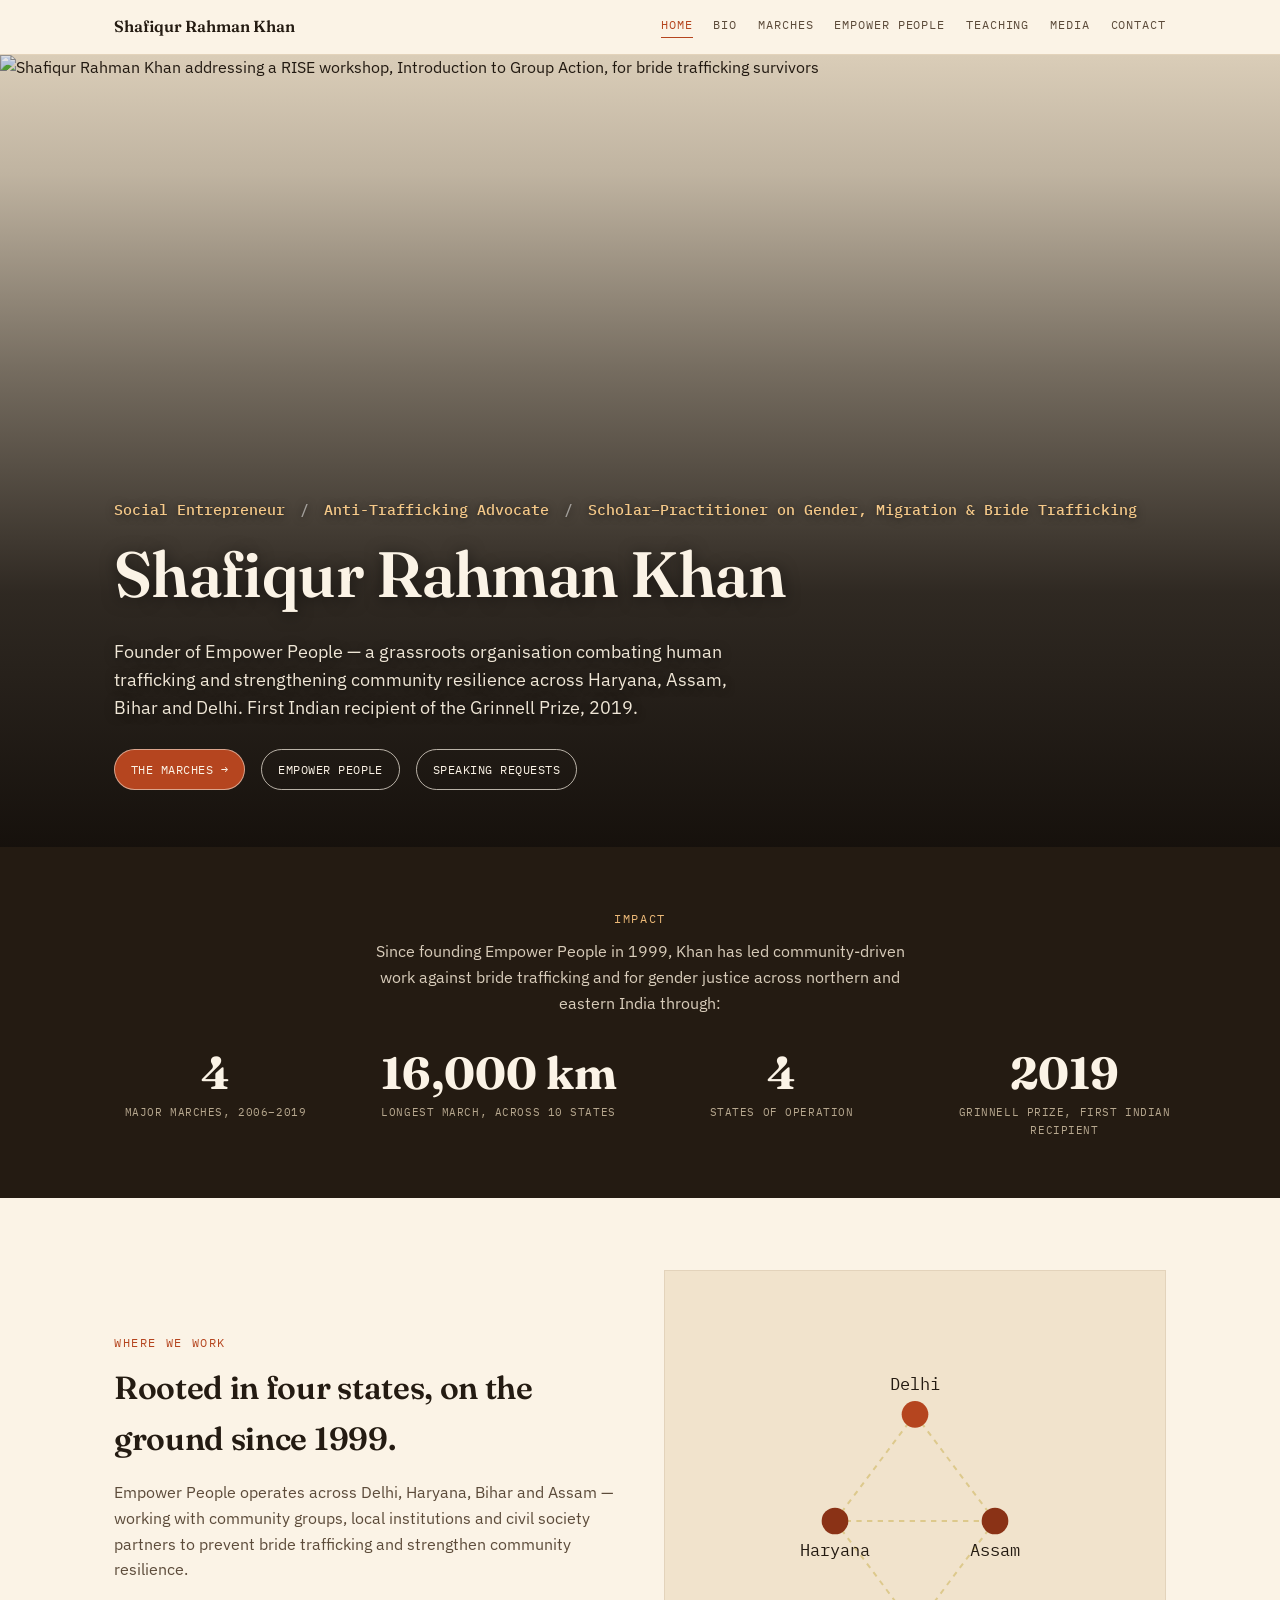
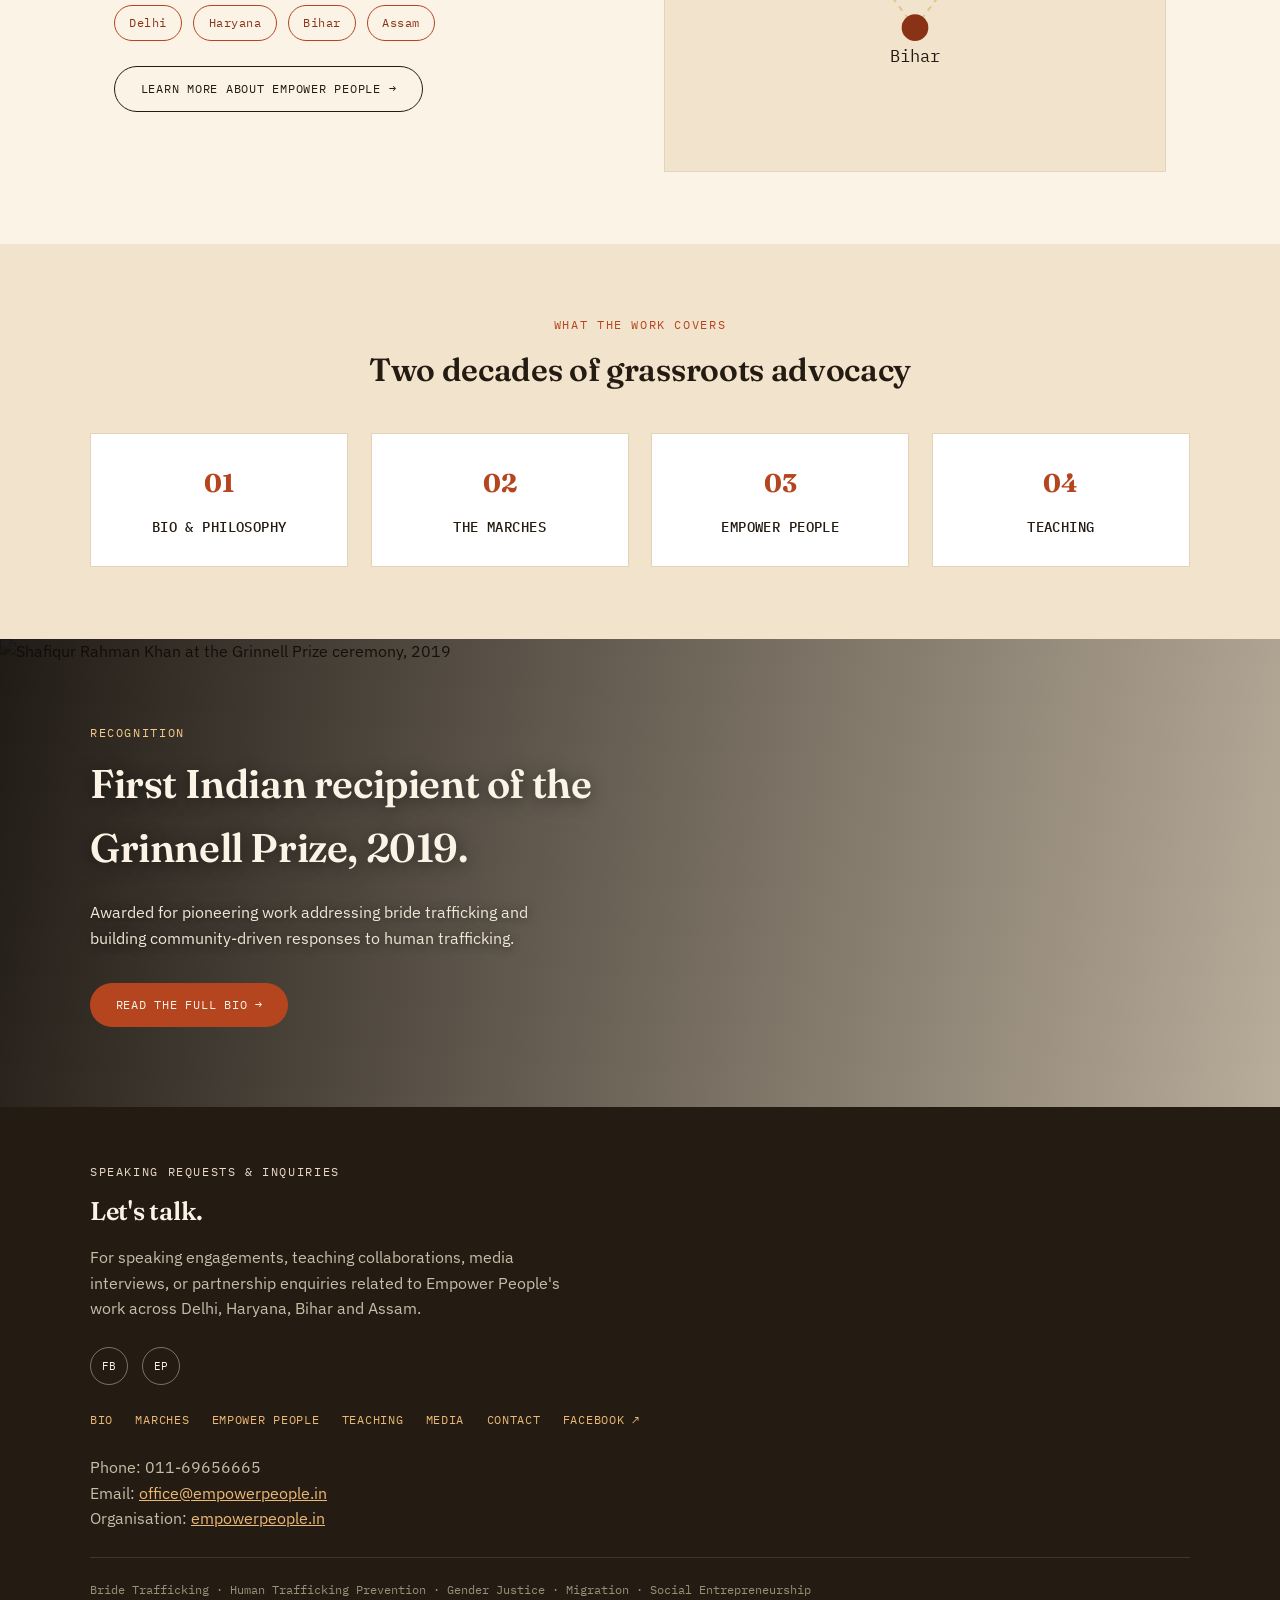
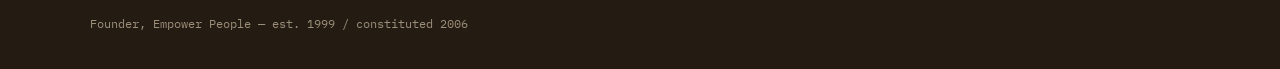
==== index.html @ c00d1d52 "Add files via upload" ====
<!DOCTYPE html>
<html lang="en">
<head>
<meta charset="UTF-8">
<meta name="viewport" content="width=device-width, initial-scale=1.0">
<title>Shafiqur Rahman Khan — Social Entrepreneur & Anti-Trafficking Advocate</title>
<link rel="preconnect" href="https://fonts.googleapis.com">
<link rel="preconnect" href="https://fonts.gstatic.com" crossorigin>
<link href="https://fonts.googleapis.com/css2?family=Fraunces:ital,opsz,wght@0,9..144,300;0,9..144,450;0,9..144,600;0,9..144,700;1,9..144,450&family=IBM+Plex+Sans:wght@400;500;600&family=IBM+Plex+Mono:wght@400;500&display=swap" rel="stylesheet">
<link rel="stylesheet" href="styles.css">
</head>
<body>

<header class="nav">
  <div class="nav-inner">
    <a href="index.html" class="nav-name">Shafiqur Rahman Khan</a>
    <button class="nav-toggle" aria-label="Toggle menu" onclick="document.querySelector('.nav-links').classList.toggle('open')">☰</button>
    <nav class="nav-links">
      <a href="index.html" class="active">Home</a>
      <a href="bio.html">Bio</a>
      <a href="marches.html">Marches</a>
      <a href="empower-people.html">Empower People</a>
      <a href="teaching.html">Teaching</a>
      <a href="media.html">Media</a>
      <a href="contact.html">Contact</a>
    </nav>
  </div>
</header>

<section class="hero">
  <div class="photo">
    <img src="images/rise-workshop.jpg" alt="Shafiqur Rahman Khan addressing a RISE workshop, Introduction to Group Action, for bride trafficking survivors" style="object-position:center 35%">
  </div>
  <div class="hero-text">
    <div class="role">Social Entrepreneur <span class="sep">/</span> Anti-Trafficking Advocate <span class="sep">/</span> Scholar&#8211;Practitioner on Gender, Migration &amp; Bride Trafficking</div>
    <h1>Shafiqur Rahman Khan</h1>
    <p class="lede">Founder of Empower People — a grassroots organisation combating human trafficking and strengthening community resilience across Haryana, Assam, Bihar and Delhi. First Indian recipient of the Grinnell Prize, 2019.</p>
    <div class="hero-links">
      <a class="pill-btn solid" href="marches.html">The Marches →</a>
      <a class="pill-btn on-dark" href="empower-people.html">Empower People</a>
      <a class="pill-btn on-dark" href="contact.html">Speaking requests</a>
    </div>
  </div>
</section>

<section class="impact-band">
  <div class="impact-inner">
    <div class="eyebrow">Impact</div>
    <p class="intro">Since founding Empower People in 1999, Khan has led community-driven work against bride trafficking and for gender justice across northern and eastern India through:</p>
    <div class="impact-grid fade-in">
      <div><span class="num">4</span><span class="label">Major marches, 2006–2019</span></div>
      <div><span class="num">16,000 km</span><span class="label">Longest march, across 10 states</span></div>
      <div><span class="num">4</span><span class="label">States of operation</span></div>
      <div><span class="num">2019</span><span class="label">Grinnell Prize, first Indian recipient</span></div>
    </div>
  </div>
</section>

<section class="where-section">
  <div>
    <div class="eyebrow">Where we work</div>
    <h2>Rooted in four states, on the ground since 1999.</h2>
    <p>Empower People operates across Delhi, Haryana, Bihar and Assam — working with community groups, local institutions and civil society partners to prevent bride trafficking and strengthen community resilience.</p>
    <div class="state-badges">
      <span>Delhi</span><span>Haryana</span><span>Bihar</span><span>Assam</span>
    </div>
    <a class="pill-btn outline" href="empower-people.html">Learn more about Empower People →</a>
  </div>
  <div class="where-visual fade-in">
    <svg viewBox="0 0 300 300" xmlns="http://www.w3.org/2000/svg">
      <line x1="150" y1="70" x2="90" y2="150" stroke="#DDC98C" stroke-width="1.5" stroke-dasharray="4 4"/>
      <line x1="150" y1="70" x2="210" y2="150" stroke="#DDC98C" stroke-width="1.5" stroke-dasharray="4 4"/>
      <line x1="90" y1="150" x2="150" y2="230" stroke="#DDC98C" stroke-width="1.5" stroke-dasharray="4 4"/>
      <line x1="210" y1="150" x2="150" y2="230" stroke="#DDC98C" stroke-width="1.5" stroke-dasharray="4 4"/>
      <line x1="90" y1="150" x2="210" y2="150" stroke="#DDC98C" stroke-width="1.5" stroke-dasharray="4 4"/>
      <circle cx="150" cy="70" r="10" fill="#B5451F"/>
      <circle cx="90" cy="150" r="10" fill="#8A3216"/>
      <circle cx="210" cy="150" r="10" fill="#8A3216"/>
      <circle cx="150" cy="230" r="10" fill="#8A3216"/>
      <text x="150" y="52" text-anchor="middle" font-family="IBM Plex Mono, monospace" font-size="13" fill="#241B12">Delhi</text>
      <text x="90" y="176" text-anchor="middle" font-family="IBM Plex Mono, monospace" font-size="13" fill="#241B12">Haryana</text>
      <text x="210" y="176" text-anchor="middle" font-family="IBM Plex Mono, monospace" font-size="13" fill="#241B12">Assam</text>
      <text x="150" y="256" text-anchor="middle" font-family="IBM Plex Mono, monospace" font-size="13" fill="#241B12">Bihar</text>
    </svg>
  </div>
</section>

<section class="whatwedo">
  <div class="whatwedo-inner">
    <div class="eyebrow">What the work covers</div>
    <h2>Two decades of grassroots advocacy</h2>
    <div class="wwd-grid">
      <a class="wwd-card fade-in" href="bio.html"><span class="wwd-num">01</span><h3>Bio &amp; Philosophy</h3></a>
      <a class="wwd-card fade-in" href="marches.html"><span class="wwd-num">02</span><h3>The Marches</h3></a>
      <a class="wwd-card fade-in" href="empower-people.html"><span class="wwd-num">03</span><h3>Empower People</h3></a>
      <a class="wwd-card fade-in" href="teaching.html"><span class="wwd-num">04</span><h3>Teaching</h3></a>
    </div>
  </div>
</section>

<section class="cta-band">
  <div class="photo"><img src="images/grinnell-ceremony.jpg" alt="Shafiqur Rahman Khan at the Grinnell Prize ceremony, 2019" style="object-position:center 25%"></div>
  <div class="cta-inner">
    <div class="eyebrow">Recognition</div>
    <h2>First Indian recipient of the Grinnell Prize, 2019.</h2>
    <p>Awarded for pioneering work addressing bride trafficking and building community-driven responses to human trafficking.</p>
    <a class="pill-btn solid" href="bio.html" style="margin-top:1rem; display:inline-block;">Read the full bio →</a>
  </div>
</section>

<footer id="contact">
  <div class="footer-inner">
    <div class="eyebrow" style="color:#E9D9C8;">Speaking requests &amp; inquiries</div>
    <h2>Let's talk.</h2>
    <p style="max-width:50ch;">For speaking engagements, teaching collaborations, media interviews, or partnership enquiries related to Empower People's work across Delhi, Haryana, Bihar and Assam.</p>
    <div class="footer-social">
      <a href="https://www.facebook.com/shafiqRkhan.net" target="_blank" rel="noopener" aria-label="Facebook">FB</a>
      <a href="https://www.empowerpeople.in" target="_blank" rel="noopener" aria-label="Empower People">EP</a>
    </div>
    <div class="footer-nav">
      <a href="bio.html">Bio</a>
      <a href="marches.html">Marches</a>
      <a href="empower-people.html">Empower People</a>
      <a href="teaching.html">Teaching</a>
      <a href="media.html">Media</a>
      <a href="contact.html">Contact</a>
      <a href="https://www.facebook.com/shafiqRkhan.net" target="_blank" rel="noopener">Facebook ↗</a>
    </div>
    <p>
      Phone: 011-69656665<br>
      Email: <a href="mailto:office@empowerpeople.in">office@empowerpeople.in</a><br>
      Organisation: <a href="https://www.empowerpeople.in" target="_blank" rel="noopener">empowerpeople.in</a>
    </p>
    <div class="footer-meta">
      <span>Bride Trafficking · Human Trafficking Prevention · Gender Justice · Migration · Social Entrepreneurship</span>
      <span>Founder, Empower People — est. 1999 / constituted 2006</span>
    </div>
  </div>
</footer>

<script>
  const els = document.querySelectorAll('.fade-in');
  if('IntersectionObserver' in window){
    const io = new IntersectionObserver((entries)=>{
      entries.forEach(e=>{ if(e.isIntersecting){ e.target.classList.add('visible'); io.unobserve(e.target); } });
    }, { threshold:0.12 });
    els.forEach(el=>io.observe(el));
  } else { els.forEach(el=>el.classList.add('visible')); }
</script>
</body>
</html>
---- styles.css ----
:root{
  --paper:#FBF3E6;
  --paper-deep:#F1E3CC;
  --ink:#241B12;
  --ink-soft:#5C4B3A;
  --accent:#B5451F;
  --accent-deep:#8A3216;
  --ochre:#B5811F;
  --thread:#E3D3BB;
  --paper-rgb:251,243,230;
}
*{box-sizing:border-box;}
html{scroll-behavior:smooth;}
@media (prefers-reduced-motion: reduce){ html{scroll-behavior:auto;} *{animation:none !important; transition:none !important;} }

/* ---------- PHOTO TREATMENT ---------- */
.photo{ position:relative; overflow:hidden; background:var(--paper-deep); }
.photo img{ display:block; width:100%; height:100%; object-fit:cover; }

body{
  margin:0;
  background:var(--paper);
  color:var(--ink);
  font-family:'IBM Plex Sans', sans-serif;
  line-height:1.6;
  -webkit-font-smoothing:antialiased;
}

::selection{ background:var(--accent); color:var(--paper); }
a{ color:var(--accent-deep); }

.eyebrow{
  font-family:'IBM Plex Mono', monospace;
  font-size:0.72rem;
  letter-spacing:0.14em;
  text-transform:uppercase;
  color:var(--accent);
  display:inline-block;
  margin-bottom:0.6rem;
}

h1,h2,h3,h4{
  font-family:'Fraunces', serif;
  font-weight:600;
  margin:0 0 0.5em;
  letter-spacing:-0.01em;
  color:var(--ink);
}

p{ margin:0 0 1em; color:var(--ink-soft); max-width:62ch; }

/* ---------- NAV ---------- */
header.nav{
  position:sticky; top:0; z-index:50;
  background:rgba(var(--paper-rgb),0.94);
  backdrop-filter:blur(8px);
  border-bottom:1px solid var(--thread);
}
.nav-inner{
  max-width:1100px; margin:0 auto; padding:0.9rem 1.5rem;
  display:flex; align-items:center; justify-content:space-between;
  gap:1rem;
}
.nav-name{
  font-family:'Fraunces', serif; font-weight:600; font-size:1rem;
  color:var(--ink); text-decoration:none; white-space:nowrap;
}
.nav-links{ display:flex; gap:1.3rem; flex-wrap:wrap; }
.nav-links a{
  font-family:'IBM Plex Mono', monospace; font-size:0.72rem;
  letter-spacing:0.08em; text-transform:uppercase;
  color:var(--ink-soft); text-decoration:none; border-bottom:1px solid transparent;
  padding-bottom:2px; transition:border-color 0.2s, color 0.2s;
}
.nav-links a:hover{ color:var(--accent); border-color:var(--accent); }
.nav-links a.active{ color:var(--accent); border-color:var(--accent); }
.nav-toggle{ display:none; }
@media (max-width:820px){
  .nav-links{
    display:none; position:absolute; top:100%; left:0; right:0;
    flex-direction:column; background:var(--paper); border-bottom:1px solid var(--thread);
    padding:1rem 1.5rem; gap:0.9rem;
  }
  .nav-links.open{ display:flex; }
  .nav-toggle{
    display:inline-flex; align-items:center; justify-content:center;
    width:36px; height:32px; border:1px solid var(--ink); background:none;
    cursor:pointer; font-family:'IBM Plex Mono', monospace; font-size:0.85rem; color:var(--ink);
  }
}

/* ---------- PHOTO BANNER (non-home pages) ---------- */
.photo-banner{
  position:relative; height:46vh; min-height:320px; max-height:480px;
  display:flex; align-items:flex-end;
}
.photo-banner .photo{ position:absolute; inset:0; }
.photo-banner::before{
  content:'';
  position:absolute; inset:0;
  background:linear-gradient(180deg, rgba(15,10,6,0.1) 0%, rgba(15,10,6,0.55) 55%, rgba(15,10,6,0.9) 100%);
  z-index:1;
}
.banner-text{
  position:relative; z-index:2;
  max-width:1100px; margin:0 auto; padding:0 1.5rem 2.6rem;
  width:100%;
}
.banner-text .eyebrow{ color:#F5C989; text-shadow:0 1px 8px rgba(0,0,0,0.65); }
.banner-text h1{ color:#FBF3E6; font-size:clamp(2rem, 4vw, 2.8rem); text-shadow:0 2px 16px rgba(0,0,0,0.5); }
.banner-text p.lede{ color:#EFE6D6; font-size:1.05rem; max-width:60ch; margin:0; text-shadow:0 1px 10px rgba(0,0,0,0.55); }
.banner-text.align-right{ margin-left:auto; margin-right:0; text-align:right; max-width:600px; }
.banner-text.align-right p.lede{ margin-left:auto; }

/* ---------- HERO (home) ---------- */
.hero{
  position:relative;
  height:88vh; min-height:560px; max-height:820px;
  display:flex; align-items:flex-end;
}
.hero .photo{ position:absolute; inset:0; }
.hero::before{
  content:'';
  position:absolute; inset:0;
  background:linear-gradient(0deg, rgba(15,10,6,0.97) 0%, rgba(15,10,6,0.86) 32%, rgba(15,10,6,0.55) 60%, rgba(15,10,6,0.22) 85%, rgba(15,10,6,0.1) 100%);
  z-index:1;
}
.hero-text{
  position:relative; z-index:2;
  max-width:1100px; margin:0 auto; padding:0 1.5rem 3.6rem;
  width:100%;
}
.hero .role{
  font-family:'IBM Plex Mono', monospace; font-size:0.95rem; font-weight:500;
  color:#F5C989; margin-bottom:1.1rem; line-height:1.7;
  text-shadow:0 1px 8px rgba(0,0,0,0.65);
}
.hero .role .sep{ color:rgba(255,255,255,0.5); margin:0 0.4em; }
.hero h1{ font-size:clamp(2.4rem, 5.4vw, 4rem); line-height:1.02; color:#FBF3E6; text-shadow:0 2px 16px rgba(0,0,0,0.5); }
.hero p.lede{ font-size:1.1rem; max-width:56ch; color:#EFE6D6; text-shadow:0 1px 10px rgba(0,0,0,0.55); }
.hero-links{ display:flex; gap:1rem; margin-top:1.7rem; flex-wrap:wrap; }
.hero-links a{
  font-family:'IBM Plex Mono', monospace; font-size:0.75rem; text-decoration:none;
  color:#FBF3E6; border:1px solid rgba(251,243,230,0.55); padding:0.6rem 1rem;
  letter-spacing:0.04em; transition:background 0.2s, color 0.2s, border-color 0.2s;
}
.hero-links a:hover{ background:rgba(251,243,230,0.12); border-color:#FBF3E6; }
.hero-links a.primary{ background:var(--accent); border-color:var(--accent); color:#FBF3E6; }
.hero-links a.primary:hover{ background:var(--accent-deep); border-color:var(--accent-deep); }

/* ---------- SNAPSHOT CARDS (home) ---------- */
.snapshot{ max-width:1100px; margin:0 auto; padding:1rem 1.5rem 5rem; }
.snapshot-grid{
  display:grid; grid-template-columns:repeat(4, 1fr); gap:1.2rem; margin-top:1.6rem;
}
@media (max-width:900px){ .snapshot-grid{ grid-template-columns:repeat(2, 1fr); } }
@media (max-width:520px){ .snapshot-grid{ grid-template-columns:1fr; } }
.snap-card{
  border:1px solid var(--thread); background:#fff;
  text-decoration:none; color:var(--ink); display:block; overflow:hidden;
  transition:transform 0.2s, box-shadow 0.2s;
}
.snap-card .photo{ aspect-ratio:4/3; }
.snap-card .snap-text{ padding:1.2rem 1.3rem 1.4rem; }
.snap-card:hover{ transform:translateY(-3px); box-shadow:0 8px 0 -4px var(--thread); }
.snap-card .eyebrow{ margin-bottom:0.5rem; }
.snap-card h3{ font-size:1.15rem; margin-bottom:0.4rem; }
.snap-card p{ font-size:0.88rem; margin:0; max-width:none; }

/* ---------- PILL BUTTONS (WFA-style) ---------- */
.pill-btn{
  display:inline-block; font-family:'IBM Plex Mono', monospace; font-size:0.78rem;
  letter-spacing:0.06em; text-transform:uppercase; text-decoration:none;
  padding:0.75rem 1.6rem; border-radius:999px; transition:transform 0.2s, box-shadow 0.2s;
}
.pill-btn.solid{ background:var(--accent); color:#FBF3E6; }
.pill-btn.solid:hover{ background:var(--accent-deep); transform:translateY(-2px); }
.pill-btn.outline{ border:1.5px solid var(--ink); color:var(--ink); }
.pill-btn.outline:hover{ background:var(--ink); color:var(--paper); transform:translateY(-2px); }
.pill-btn.on-dark{ border:1.5px solid rgba(251,243,230,0.7); color:#FBF3E6; }
.pill-btn.on-dark:hover{ background:rgba(251,243,230,0.15); }

/* ---------- IMPACT BAND ---------- */
.impact-band{ background:var(--ink); color:var(--paper); padding:3.6rem 1.5rem; }
.impact-inner{ max-width:1100px; margin:0 auto; text-align:center; }
.impact-inner .eyebrow{ color:#EBB877; }
.impact-inner p.intro{ color:#D9CDBB; max-width:56ch; margin:0 auto 2.2rem; font-size:1.02rem; }
.impact-grid{ display:grid; grid-template-columns:repeat(4, 1fr); gap:2rem; }
@media (max-width:800px){ .impact-grid{ grid-template-columns:repeat(2, 1fr); } }
.impact-grid .num{
  font-family:'Fraunces', serif; font-weight:700; font-size:clamp(2rem, 4vw, 2.8rem);
  color:#FBF3E6; display:block; line-height:1;
}
.impact-grid .label{
  font-family:'IBM Plex Mono', monospace; font-size:0.7rem; letter-spacing:0.05em;
  text-transform:uppercase; color:#B7A88F; margin-top:0.5rem; display:block;
}

/* ---------- WHERE WE WORK ---------- */
.where-section{ max-width:1100px; margin:0 auto; padding:4.5rem 1.5rem; display:grid; grid-template-columns:1fr 1fr; gap:3rem; align-items:center; }
@media (max-width:800px){ .where-section{ grid-template-columns:1fr; } }
.where-section h2{ font-size:2rem; }
.state-badges{ display:flex; flex-wrap:wrap; gap:0.7rem; margin:1.4rem 0 1.6rem; }
.state-badges span{
  font-family:'IBM Plex Mono', monospace; font-size:0.75rem; letter-spacing:0.04em;
  border:1px solid var(--accent); color:var(--accent-deep); padding:0.45rem 0.9rem; border-radius:999px;
}
.where-visual{
  aspect-ratio:1/1; border:1px solid var(--thread); background:var(--paper-deep);
  display:flex; align-items:center; justify-content:center; position:relative; overflow:hidden;
}
.where-visual svg{ width:80%; height:80%; }

/* ---------- WHAT WE DO GRID ---------- */
.whatwedo{ background:var(--paper-deep); padding:4.5rem 1.5rem; }
.whatwedo-inner{ max-width:1100px; margin:0 auto; }
.whatwedo-inner .eyebrow{ display:block; text-align:center; }
.whatwedo-inner h2{ text-align:center; font-size:2rem; margin-bottom:2.4rem; }
.wwd-grid{ display:grid; grid-template-columns:repeat(4, 1fr); gap:1.4rem; }
@media (max-width:900px){ .wwd-grid{ grid-template-columns:repeat(2, 1fr); } }
@media (max-width:520px){ .wwd-grid{ grid-template-columns:1fr; } }
.wwd-card{
  background:#fff; border:1px solid var(--thread); padding:1.8rem 1.4rem;
  text-decoration:none; color:var(--ink); text-align:center;
  transition:transform 0.2s, box-shadow 0.2s;
}
.wwd-card:hover{ transform:translateY(-4px); box-shadow:0 10px 0 -6px var(--thread); }
.wwd-card .wwd-num{
  font-family:'Fraunces', serif; font-weight:700; font-size:1.6rem; color:var(--accent);
  display:block; margin-bottom:0.8rem;
}
.wwd-card h3{
  font-family:'IBM Plex Mono', monospace; font-size:0.85rem; letter-spacing:0.03em;
  text-transform:uppercase; font-weight:500; margin-bottom:0; line-height:1.5;
}

/* ---------- CTA BAND ---------- */
.cta-band{ position:relative; padding:5rem 1.5rem; display:flex; align-items:center; min-height:340px; }
.cta-band .photo{ position:absolute; inset:0; }
.cta-band::before{
  content:''; position:absolute; inset:0;
  background:linear-gradient(100deg, rgba(15,10,6,0.92) 0%, rgba(15,10,6,0.55) 55%, rgba(15,10,6,0.25) 100%);
  z-index:1;
}
.cta-inner{ position:relative; z-index:2; max-width:1100px; margin:0 auto; width:100%; }
.cta-inner .eyebrow{ color:#F5C989; }
.cta-inner h2{ color:#FBF3E6; font-size:clamp(1.8rem, 3.4vw, 2.5rem); max-width:20ch; text-shadow:0 2px 16px rgba(0,0,0,0.5); }
.cta-inner p{ color:#EFE6D6; max-width:48ch; text-shadow:0 1px 10px rgba(0,0,0,0.55); }

/* ---------- FOOTER SOCIAL ROW ---------- */
.footer-social{ display:flex; gap:0.9rem; margin:1.6rem 0; }
.footer-social a{
  width:38px; height:38px; border-radius:50%; border:1px solid rgba(251,243,230,0.4);
  display:flex; align-items:center; justify-content:center; text-decoration:none;
  color:#FBF3E6; font-family:'IBM Plex Mono', monospace; font-size:0.7rem;
  transition:background 0.2s, border-color 0.2s;
}
.footer-social a:hover{ background:rgba(251,243,230,0.15); border-color:#FBF3E6; }

.stat-row{
  display:flex; flex-wrap:wrap; gap:2.2rem; margin:1.2rem 0 1.6rem;
  padding:1.3rem 0; border-top:1px solid var(--thread); border-bottom:1px solid var(--thread);
}
.stat{ min-width:120px; }
.stat .num{
  font-family:'Fraunces', serif; font-weight:600; font-size:1.9rem; color:var(--accent);
  display:block; line-height:1;
}
.stat .label{
  font-family:'IBM Plex Mono', monospace; font-size:0.68rem; letter-spacing:0.06em;
  text-transform:uppercase; color:var(--ink-soft);
}

/* ---------- CONTENT SECTIONS (shared) ---------- */
.content{ max-width:800px; margin:0 auto; padding:1rem 1.5rem 5rem; }
.content-wide{ max-width:1100px; margin:0 auto; padding:1rem 1.5rem 5rem; }

.section-block{ margin-bottom:3.4rem; }
.section-block h2{
  font-size:1.6rem; display:inline-block; position:relative; padding-bottom:0.35rem; margin-bottom:1rem;
}
.section-block h2::after{
  content:''; position:absolute; left:0; bottom:0; height:3px; width:2.6rem;
  background:var(--accent);
}
.section-block h3{ font-size:1.05rem; margin:1.4rem 0 0.5rem; color:var(--accent-deep); }

.grid-2{ display:grid; grid-template-columns:1fr 1fr; gap:2rem 3rem; }
@media (max-width:720px){ .grid-2{ grid-template-columns:1fr; } }

ul.plain{ list-style:none; margin:0 0 1em; padding:0; max-width:56ch; }
ul.plain li{ position:relative; padding-left:1.15rem; margin-bottom:0.55rem; color:var(--ink-soft); }
ul.plain li::before{ content:'—'; position:absolute; left:0; color:var(--accent); }

blockquote{
  font-family:'Fraunces', serif; font-style:italic; font-weight:450;
  font-size:1.3rem; line-height:1.5; color:var(--ink);
  margin:1.6rem 0; padding-left:1.3rem; border-left:2px solid var(--accent); max-width:56ch;
}

.course-card{
  border:1px solid var(--thread); background:#fff;
  padding:1.2rem 1.4rem; margin-bottom:1rem;
}
.course-card .idx{ font-family:'IBM Plex Mono', monospace; color:var(--accent); font-size:0.75rem; font-weight:500; }
.course-card h4{ font-size:1.02rem; margin:0.3rem 0 0.5rem; }
.course-card ul.plain{ margin-bottom:0; }
.course-card ul.plain li{ font-size:0.92rem; margin-bottom:0.3rem; }

.press-year{ display:flex; gap:1.6rem; padding:0.85rem 0; border-bottom:1px solid var(--thread); }
.press-year:last-child{ border-bottom:none; }
.press-year .yr{ font-family:'IBM Plex Mono', monospace; color:var(--accent-deep); font-size:0.85rem; min-width:3.2rem; flex-shrink:0; padding-top:0.15rem; }
.press-year .items{ flex:1; }
.press-year .items a{ display:block; color:var(--ink); text-decoration:none; font-size:0.94rem; padding:0.15rem 0; border-bottom:1px dotted transparent; }
.press-year .items a:hover{ border-bottom-color:var(--accent); }

.achieve-list{ list-style:none; padding:0; margin:1rem 0; max-width:64ch; }
.achieve-list li{ display:flex; gap:0.9rem; padding:0.85rem 0; border-bottom:1px solid var(--thread); color:var(--ink-soft); font-size:0.97rem; }
.achieve-list li:first-child{ border-top:1px solid var(--thread); }
.achieve-list li .mark{ color:var(--accent); font-family:'IBM Plex Mono',monospace; flex-shrink:0; }

.content-photo{ margin:2rem 0; border:1px solid var(--thread); }
.content-photo .photo{ aspect-ratio:16/10; }
.content-photo figcaption{
  padding:0.7rem 0.9rem; font-family:'IBM Plex Mono', monospace; font-size:0.74rem;
  color:var(--ink-soft); background:#fff; margin:0;
}
.photo-pair{ display:grid; grid-template-columns:1fr 1fr; gap:1rem; margin:2rem 0; }
@media (max-width:640px){ .photo-pair{ grid-template-columns:1fr; } }
.photo-pair .content-photo{ margin:0; }

/* ---------- MARCH ROUTE CARDS ---------- */
.march-card{
  border:1px solid var(--thread); background:#fff;
  padding:1.8rem 1.9rem; margin-bottom:2rem;
  border-left:4px solid var(--accent);
}
.march-card.with-photo{
  display:grid; grid-template-columns:1fr 1.3fr; gap:0; padding:0;
  overflow:hidden;
}
.march-card.with-photo .march-photo{ position:relative; min-height:220px; }
.march-card.with-photo .march-photo .photo{ position:absolute; inset:0; }
.march-card.with-photo .march-body{ padding:1.8rem 1.9rem; }
@media (max-width:720px){
  .march-card.with-photo{ grid-template-columns:1fr; }
  .march-card.with-photo .march-photo{ min-height:200px; }
}
.march-card.with-photo.two-photos .march-photo{
  display:grid; grid-template-rows:1fr 1fr; gap:2px; min-height:440px;
}
@media (max-width:720px){
  .march-card.with-photo.two-photos .march-photo{ min-height:380px; }
}
.march-card.with-photo.two-photos .march-photo .photo{ position:relative; inset:auto; }

.march-year{
  font-family:'IBM Plex Mono', monospace; font-size:0.78rem; letter-spacing:0.08em;
  color:var(--ink-soft); text-transform:uppercase; margin-bottom:0.3rem;
}
.march-card h3{ font-size:1.35rem; margin:0 0 0.3rem; color:var(--ink); }
.march-cause{ font-size:0.92rem; color:var(--accent); font-family:'IBM Plex Mono', monospace; margin-bottom:1rem; }

.march-stats{ display:flex; gap:1.8rem; flex-wrap:wrap; margin:1rem 0 1.2rem; }
.march-stats .m-stat .num{
  font-family:'Fraunces', serif; font-weight:600; font-size:1.5rem; color:var(--accent-deep); display:block; line-height:1.1;
}
.march-stats .m-stat .label{
  font-family:'IBM Plex Mono', monospace; font-size:0.65rem; text-transform:uppercase; letter-spacing:0.05em; color:var(--ink-soft);
}

.march-quote{
  font-family:'Fraunces', serif; font-style:italic; font-size:1.02rem; color:var(--ink);
  border-left:2px solid var(--accent); padding-left:0.9rem; margin:1rem 0;
}

.march-demands{ list-style:none; margin:0.8rem 0 0; padding:0; }
.march-demands li{
  position:relative; padding-left:1.1rem; margin-bottom:0.4rem; font-size:0.9rem; color:var(--ink-soft);
}
.march-demands li::before{ content:'·'; position:absolute; left:0; color:var(--accent); font-weight:700; }

/* ---------- FOOTER ---------- */
footer{
  background:var(--ink);
  color:var(--paper); padding:3.2rem 1.5rem 2.2rem;
}
.footer-inner{ max-width:1100px; margin:0 auto; }
footer h2{ color:var(--paper); font-size:1.6rem; }
footer p{ color:#C9BDA9; }
footer a{ color:#EBB877; }
.footer-nav{ display:flex; flex-wrap:wrap; gap:1.4rem; margin:1.6rem 0; }
.footer-nav a{ font-family:'IBM Plex Mono', monospace; font-size:0.72rem; letter-spacing:0.06em; text-transform:uppercase; text-decoration:none; }
.footer-meta{
  display:flex; justify-content:space-between; flex-wrap:wrap; gap:1rem;
  margin-top:1.6rem; padding-top:1.4rem; border-top:1px solid rgba(255,255,255,0.12);
  font-family:'IBM Plex Mono', monospace; font-size:0.72rem; color:#9C8F7A;
}

.fade-in{ opacity:0; transform:translateY(14px); transition:opacity 0.7s ease, transform 0.7s ease; }
.fade-in.visible{ opacity:1; transform:translateY(0); }

a:focus-visible, button:focus-visible{ outline:2px solid var(--accent); outline-offset:3px; }
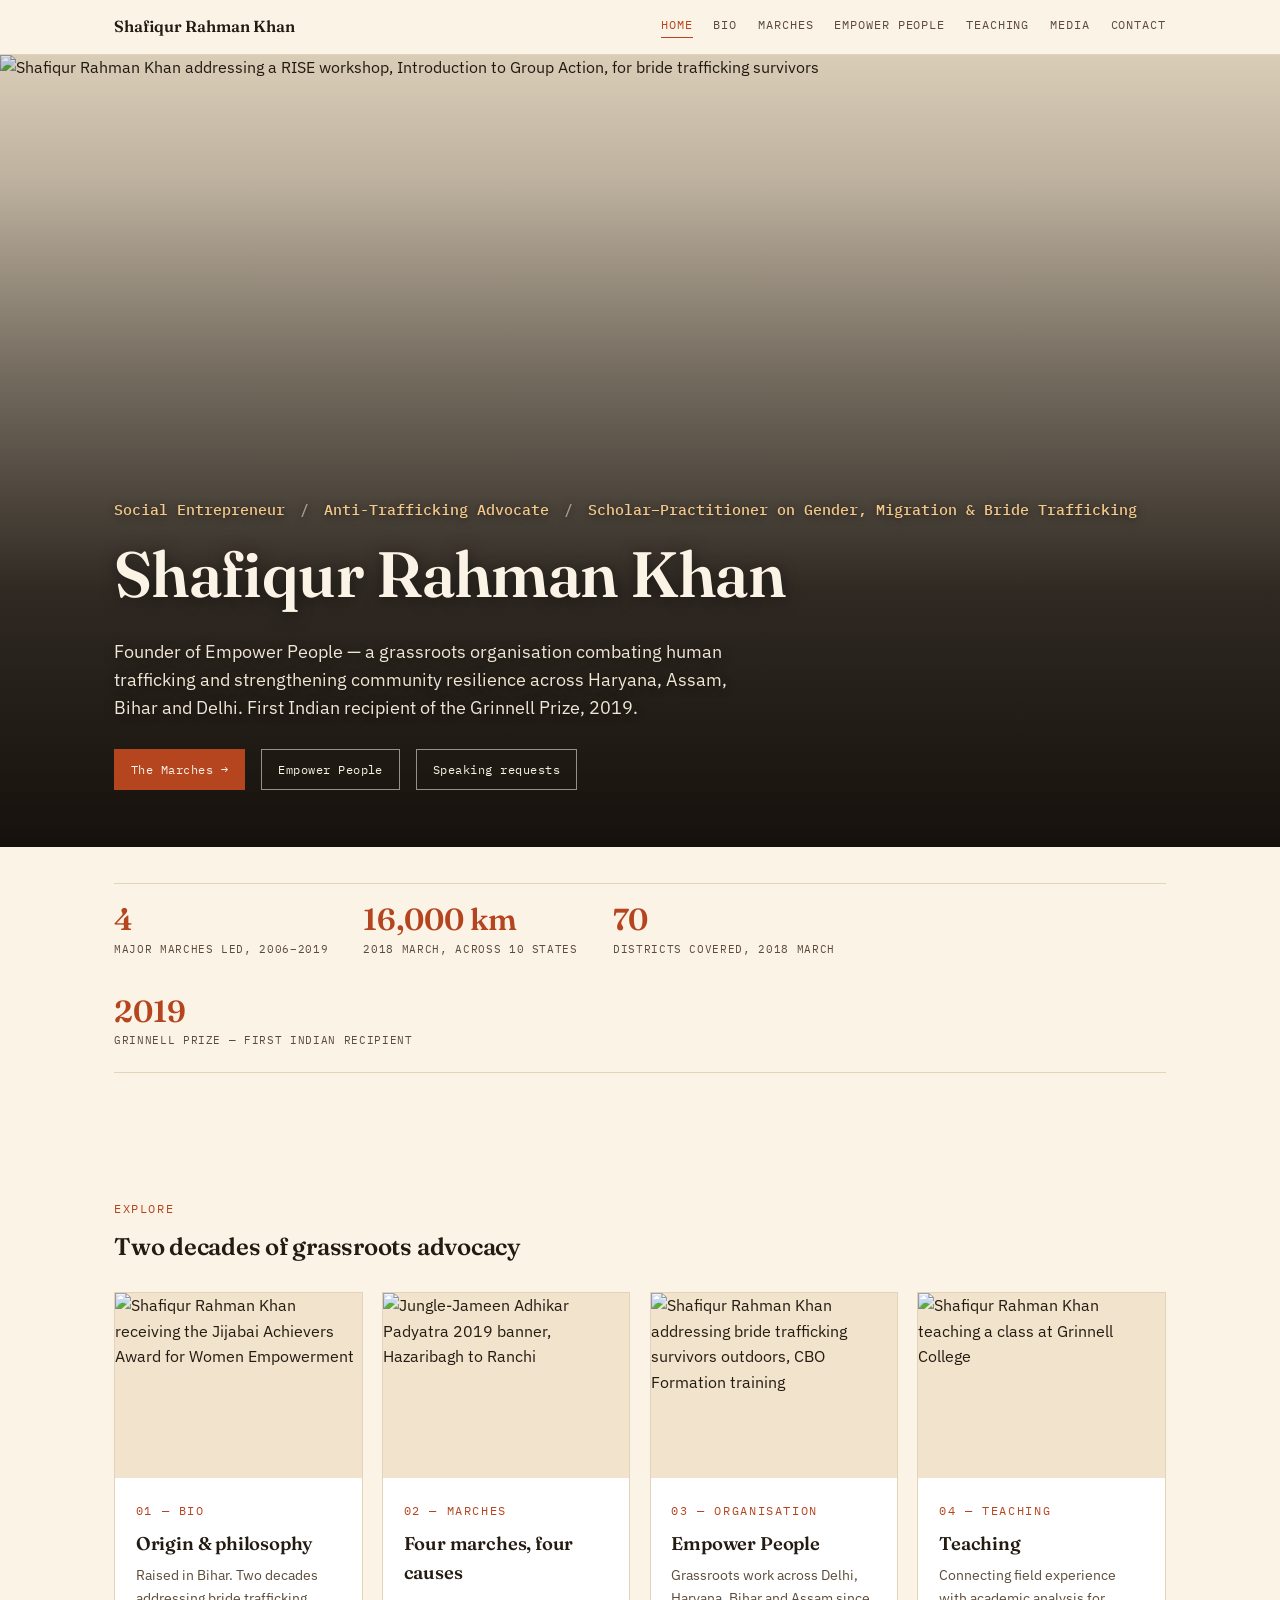
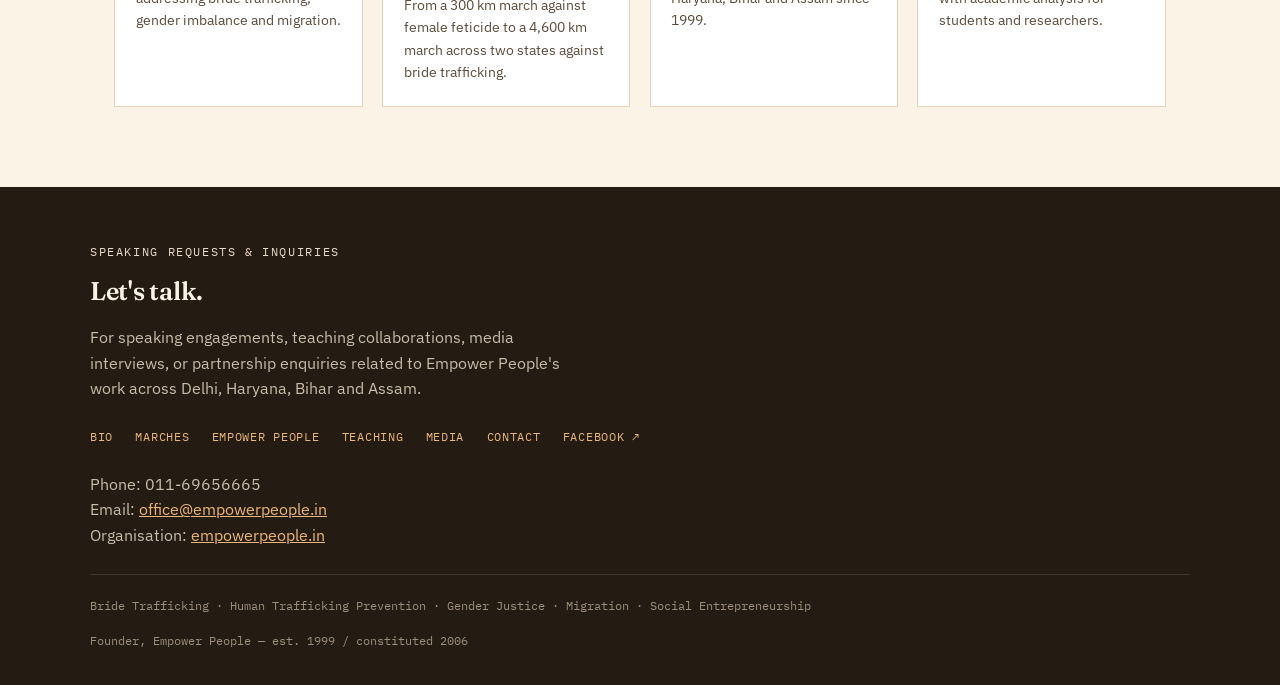
==== commit 0934dbab: "Add files via upload" ====
--- a/index.html
+++ b/index.html
@@ -29,82 +29,65 @@
 
 <section class="hero">
   <div class="photo">
-    <img src="images/rise-workshop.jpg" alt="Shafiqur Rahman Khan addressing a RISE workshop, Introduction to Group Action, for bride trafficking survivors" style="object-position:center 35%">
+    <img src="images/rise-workshop.jpg" alt="Shafiqur Rahman Khan addressing a RISE workshop, Introduction to Group Action, for bride trafficking survivors">
   </div>
   <div class="hero-text">
     <div class="role">Social Entrepreneur <span class="sep">/</span> Anti-Trafficking Advocate <span class="sep">/</span> Scholar&#8211;Practitioner on Gender, Migration &amp; Bride Trafficking</div>
     <h1>Shafiqur Rahman Khan</h1>
     <p class="lede">Founder of Empower People — a grassroots organisation combating human trafficking and strengthening community resilience across Haryana, Assam, Bihar and Delhi. First Indian recipient of the Grinnell Prize, 2019.</p>
     <div class="hero-links">
-      <a class="pill-btn solid" href="marches.html">The Marches →</a>
-      <a class="pill-btn on-dark" href="empower-people.html">Empower People</a>
-      <a class="pill-btn on-dark" href="contact.html">Speaking requests</a>
+      <a class="primary" href="marches.html">The Marches →</a>
+      <a href="empower-people.html">Empower People</a>
+      <a href="contact.html">Speaking requests</a>
     </div>
   </div>
 </section>
 
-<section class="impact-band">
-  <div class="impact-inner">
-    <div class="eyebrow">Impact</div>
-    <p class="intro">Since founding Empower People in 1999, Khan has led community-driven work against bride trafficking and for gender justice across northern and eastern India through:</p>
-    <div class="impact-grid fade-in">
-      <div><span class="num">4</span><span class="label">Major marches, 2006–2019</span></div>
-      <div><span class="num">16,000 km</span><span class="label">Longest march, across 10 states</span></div>
-      <div><span class="num">4</span><span class="label">States of operation</span></div>
-      <div><span class="num">2019</span><span class="label">Grinnell Prize, first Indian recipient</span></div>
-    </div>
+<div class="content-wide">
+  <div class="stat-row fade-in">
+    <div class="stat"><span class="num">4</span><span class="label">Major marches led, 2006–2019</span></div>
+    <div class="stat"><span class="num">16,000 km</span><span class="label">2018 march, across 10 states</span></div>
+    <div class="stat"><span class="num">70</span><span class="label">Districts covered, 2018 march</span></div>
+    <div class="stat"><span class="num">2019</span><span class="label">Grinnell Prize — first Indian recipient</span></div>
   </div>
-</section>
+</div>
 
-<section class="where-section">
-  <div>
-    <div class="eyebrow">Where we work</div>
-    <h2>Rooted in four states, on the ground since 1999.</h2>
-    <p>Empower People operates across Delhi, Haryana, Bihar and Assam — working with community groups, local institutions and civil society partners to prevent bride trafficking and strengthen community resilience.</p>
-    <div class="state-badges">
-      <span>Delhi</span><span>Haryana</span><span>Bihar</span><span>Assam</span>
-    </div>
-    <a class="pill-btn outline" href="empower-people.html">Learn more about Empower People →</a>
-  </div>
-  <div class="where-visual fade-in">
-    <svg viewBox="0 0 300 300" xmlns="http://www.w3.org/2000/svg">
-      <line x1="150" y1="70" x2="90" y2="150" stroke="#DDC98C" stroke-width="1.5" stroke-dasharray="4 4"/>
-      <line x1="150" y1="70" x2="210" y2="150" stroke="#DDC98C" stroke-width="1.5" stroke-dasharray="4 4"/>
-      <line x1="90" y1="150" x2="150" y2="230" stroke="#DDC98C" stroke-width="1.5" stroke-dasharray="4 4"/>
-      <line x1="210" y1="150" x2="150" y2="230" stroke="#DDC98C" stroke-width="1.5" stroke-dasharray="4 4"/>
-      <line x1="90" y1="150" x2="210" y2="150" stroke="#DDC98C" stroke-width="1.5" stroke-dasharray="4 4"/>
-      <circle cx="150" cy="70" r="10" fill="#B5451F"/>
-      <circle cx="90" cy="150" r="10" fill="#8A3216"/>
-      <circle cx="210" cy="150" r="10" fill="#8A3216"/>
-      <circle cx="150" cy="230" r="10" fill="#8A3216"/>
-      <text x="150" y="52" text-anchor="middle" font-family="IBM Plex Mono, monospace" font-size="13" fill="#241B12">Delhi</text>
-      <text x="90" y="176" text-anchor="middle" font-family="IBM Plex Mono, monospace" font-size="13" fill="#241B12">Haryana</text>
-      <text x="210" y="176" text-anchor="middle" font-family="IBM Plex Mono, monospace" font-size="13" fill="#241B12">Assam</text>
-      <text x="150" y="256" text-anchor="middle" font-family="IBM Plex Mono, monospace" font-size="13" fill="#241B12">Bihar</text>
-    </svg>
-  </div>
-</section>
-
-<section class="whatwedo">
-  <div class="whatwedo-inner">
-    <div class="eyebrow">What the work covers</div>
-    <h2>Two decades of grassroots advocacy</h2>
-    <div class="wwd-grid">
-      <a class="wwd-card fade-in" href="bio.html"><span class="wwd-num">01</span><h3>Bio &amp; Philosophy</h3></a>
-      <a class="wwd-card fade-in" href="marches.html"><span class="wwd-num">02</span><h3>The Marches</h3></a>
-      <a class="wwd-card fade-in" href="empower-people.html"><span class="wwd-num">03</span><h3>Empower People</h3></a>
-      <a class="wwd-card fade-in" href="teaching.html"><span class="wwd-num">04</span><h3>Teaching</h3></a>
-    </div>
-  </div>
-</section>
-
-<section class="cta-band">
-  <div class="photo"><img src="images/grinnell-ceremony.jpg" alt="Shafiqur Rahman Khan at the Grinnell Prize ceremony, 2019" style="object-position:center 25%"></div>
-  <div class="cta-inner">
-    <div class="eyebrow">Recognition</div>
-    <h2>First Indian recipient of the Grinnell Prize, 2019.</h2>
-    <p>Awarded for pioneering work addressing bride trafficking and building community-driven responses to human trafficking.</p>
-    <a class="pill-btn solid" href="bio.html" style="margin-top:1rem; display:inline-block;">Read the full bio →</a>
+<section class="snapshot">
+  <div class="eyebrow">Explore</div>
+  <h2>Two decades of grassroots advocacy</h2>
+  <div class="snapshot-grid">
+    <a class="snap-card fade-in" href="bio.html">
+      <div class="photo"><img src="images/zubaida-award.jpg" alt="Shafiqur Rahman Khan receiving the Jijabai Achievers Award for Women Empowerment"></div>
+      <div class="snap-text">
+        <div class="eyebrow">01 — Bio</div>
+        <h3>Origin & philosophy</h3>
+        <p>Raised in Bihar. Two decades addressing bride trafficking, gender imbalance and migration.</p>
+      </div>
+    </a>
+    <a class="snap-card fade-in" href="marches.html">
+      <div class="photo"><img src="images/jharkhand-march-banner.jpg" alt="Jungle-Jameen Adhikar Padyatra 2019 banner, Hazaribagh to Ranchi"></div>
+      <div class="snap-text">
+        <div class="eyebrow">02 — Marches</div>
+        <h3>Four marches, four causes</h3>
+        <p>From a 300 km march against female feticide to a 4,600 km march across two states against bride trafficking.</p>
+      </div>
+    </a>
+    <a class="snap-card fade-in" href="empower-people.html">
+      <div class="photo"><img src="images/cbo-training-outdoor.jpg" alt="Shafiqur Rahman Khan addressing bride trafficking survivors outdoors, CBO Formation training"></div>
+      <div class="snap-text">
+        <div class="eyebrow">03 — Organisation</div>
+        <h3>Empower People</h3>
+        <p>Grassroots work across Delhi, Haryana, Bihar and Assam since 1999.</p>
+      </div>
+    </a>
+    <a class="snap-card fade-in" href="teaching.html">
+      <div class="photo"><img src="images/grinnell-classroom.jpg" alt="Shafiqur Rahman Khan teaching a class at Grinnell College"></div>
+      <div class="snap-text">
+        <div class="eyebrow">04 — Teaching</div>
+        <h3>Teaching</h3>
+        <p>Connecting field experience with academic analysis for students and researchers.</p>
+      </div>
+    </a>
   </div>
 </section>
 
@@ -113,10 +96,6 @@
     <div class="eyebrow" style="color:#E9D9C8;">Speaking requests &amp; inquiries</div>
     <h2>Let's talk.</h2>
     <p style="max-width:50ch;">For speaking engagements, teaching collaborations, media interviews, or partnership enquiries related to Empower People's work across Delhi, Haryana, Bihar and Assam.</p>
-    <div class="footer-social">
-      <a href="https://www.facebook.com/shafiqRkhan.net" target="_blank" rel="noopener" aria-label="Facebook">FB</a>
-      <a href="https://www.empowerpeople.in" target="_blank" rel="noopener" aria-label="Empower People">EP</a>
-    </div>
     <div class="footer-nav">
       <a href="bio.html">Bio</a>
       <a href="marches.html">Marches</a>
--- a/styles.css
+++ b/styles.css
@@ -167,96 +167,6 @@
 .snap-card h3{ font-size:1.15rem; margin-bottom:0.4rem; }
 .snap-card p{ font-size:0.88rem; margin:0; max-width:none; }
 
-/* ---------- PILL BUTTONS (WFA-style) ---------- */
-.pill-btn{
-  display:inline-block; font-family:'IBM Plex Mono', monospace; font-size:0.78rem;
-  letter-spacing:0.06em; text-transform:uppercase; text-decoration:none;
-  padding:0.75rem 1.6rem; border-radius:999px; transition:transform 0.2s, box-shadow 0.2s;
-}
-.pill-btn.solid{ background:var(--accent); color:#FBF3E6; }
-.pill-btn.solid:hover{ background:var(--accent-deep); transform:translateY(-2px); }
-.pill-btn.outline{ border:1.5px solid var(--ink); color:var(--ink); }
-.pill-btn.outline:hover{ background:var(--ink); color:var(--paper); transform:translateY(-2px); }
-.pill-btn.on-dark{ border:1.5px solid rgba(251,243,230,0.7); color:#FBF3E6; }
-.pill-btn.on-dark:hover{ background:rgba(251,243,230,0.15); }
-
-/* ---------- IMPACT BAND ---------- */
-.impact-band{ background:var(--ink); color:var(--paper); padding:3.6rem 1.5rem; }
-.impact-inner{ max-width:1100px; margin:0 auto; text-align:center; }
-.impact-inner .eyebrow{ color:#EBB877; }
-.impact-inner p.intro{ color:#D9CDBB; max-width:56ch; margin:0 auto 2.2rem; font-size:1.02rem; }
-.impact-grid{ display:grid; grid-template-columns:repeat(4, 1fr); gap:2rem; }
-@media (max-width:800px){ .impact-grid{ grid-template-columns:repeat(2, 1fr); } }
-.impact-grid .num{
-  font-family:'Fraunces', serif; font-weight:700; font-size:clamp(2rem, 4vw, 2.8rem);
-  color:#FBF3E6; display:block; line-height:1;
-}
-.impact-grid .label{
-  font-family:'IBM Plex Mono', monospace; font-size:0.7rem; letter-spacing:0.05em;
-  text-transform:uppercase; color:#B7A88F; margin-top:0.5rem; display:block;
-}
-
-/* ---------- WHERE WE WORK ---------- */
-.where-section{ max-width:1100px; margin:0 auto; padding:4.5rem 1.5rem; display:grid; grid-template-columns:1fr 1fr; gap:3rem; align-items:center; }
-@media (max-width:800px){ .where-section{ grid-template-columns:1fr; } }
-.where-section h2{ font-size:2rem; }
-.state-badges{ display:flex; flex-wrap:wrap; gap:0.7rem; margin:1.4rem 0 1.6rem; }
-.state-badges span{
-  font-family:'IBM Plex Mono', monospace; font-size:0.75rem; letter-spacing:0.04em;
-  border:1px solid var(--accent); color:var(--accent-deep); padding:0.45rem 0.9rem; border-radius:999px;
-}
-.where-visual{
-  aspect-ratio:1/1; border:1px solid var(--thread); background:var(--paper-deep);
-  display:flex; align-items:center; justify-content:center; position:relative; overflow:hidden;
-}
-.where-visual svg{ width:80%; height:80%; }
-
-/* ---------- WHAT WE DO GRID ---------- */
-.whatwedo{ background:var(--paper-deep); padding:4.5rem 1.5rem; }
-.whatwedo-inner{ max-width:1100px; margin:0 auto; }
-.whatwedo-inner .eyebrow{ display:block; text-align:center; }
-.whatwedo-inner h2{ text-align:center; font-size:2rem; margin-bottom:2.4rem; }
-.wwd-grid{ display:grid; grid-template-columns:repeat(4, 1fr); gap:1.4rem; }
-@media (max-width:900px){ .wwd-grid{ grid-template-columns:repeat(2, 1fr); } }
-@media (max-width:520px){ .wwd-grid{ grid-template-columns:1fr; } }
-.wwd-card{
-  background:#fff; border:1px solid var(--thread); padding:1.8rem 1.4rem;
-  text-decoration:none; color:var(--ink); text-align:center;
-  transition:transform 0.2s, box-shadow 0.2s;
-}
-.wwd-card:hover{ transform:translateY(-4px); box-shadow:0 10px 0 -6px var(--thread); }
-.wwd-card .wwd-num{
-  font-family:'Fraunces', serif; font-weight:700; font-size:1.6rem; color:var(--accent);
-  display:block; margin-bottom:0.8rem;
-}
-.wwd-card h3{
-  font-family:'IBM Plex Mono', monospace; font-size:0.85rem; letter-spacing:0.03em;
-  text-transform:uppercase; font-weight:500; margin-bottom:0; line-height:1.5;
-}
-
-/* ---------- CTA BAND ---------- */
-.cta-band{ position:relative; padding:5rem 1.5rem; display:flex; align-items:center; min-height:340px; }
-.cta-band .photo{ position:absolute; inset:0; }
-.cta-band::before{
-  content:''; position:absolute; inset:0;
-  background:linear-gradient(100deg, rgba(15,10,6,0.92) 0%, rgba(15,10,6,0.55) 55%, rgba(15,10,6,0.25) 100%);
-  z-index:1;
-}
-.cta-inner{ position:relative; z-index:2; max-width:1100px; margin:0 auto; width:100%; }
-.cta-inner .eyebrow{ color:#F5C989; }
-.cta-inner h2{ color:#FBF3E6; font-size:clamp(1.8rem, 3.4vw, 2.5rem); max-width:20ch; text-shadow:0 2px 16px rgba(0,0,0,0.5); }
-.cta-inner p{ color:#EFE6D6; max-width:48ch; text-shadow:0 1px 10px rgba(0,0,0,0.55); }
-
-/* ---------- FOOTER SOCIAL ROW ---------- */
-.footer-social{ display:flex; gap:0.9rem; margin:1.6rem 0; }
-.footer-social a{
-  width:38px; height:38px; border-radius:50%; border:1px solid rgba(251,243,230,0.4);
-  display:flex; align-items:center; justify-content:center; text-decoration:none;
-  color:#FBF3E6; font-family:'IBM Plex Mono', monospace; font-size:0.7rem;
-  transition:background 0.2s, border-color 0.2s;
-}
-.footer-social a:hover{ background:rgba(251,243,230,0.15); border-color:#FBF3E6; }
-
 .stat-row{
   display:flex; flex-wrap:wrap; gap:2.2rem; margin:1.2rem 0 1.6rem;
   padding:1.3rem 0; border-top:1px solid var(--thread); border-bottom:1px solid var(--thread);
@@ -347,10 +257,7 @@
   .march-card.with-photo .march-photo{ min-height:200px; }
 }
 .march-card.with-photo.two-photos .march-photo{
-  display:grid; grid-template-rows:1fr 1fr; gap:2px; min-height:440px;
-}
-@media (max-width:720px){
-  .march-card.with-photo.two-photos .march-photo{ min-height:380px; }
+  display:grid; grid-template-rows:1fr 1fr; gap:2px;
 }
 .march-card.with-photo.two-photos .march-photo .photo{ position:relative; inset:auto; }
 
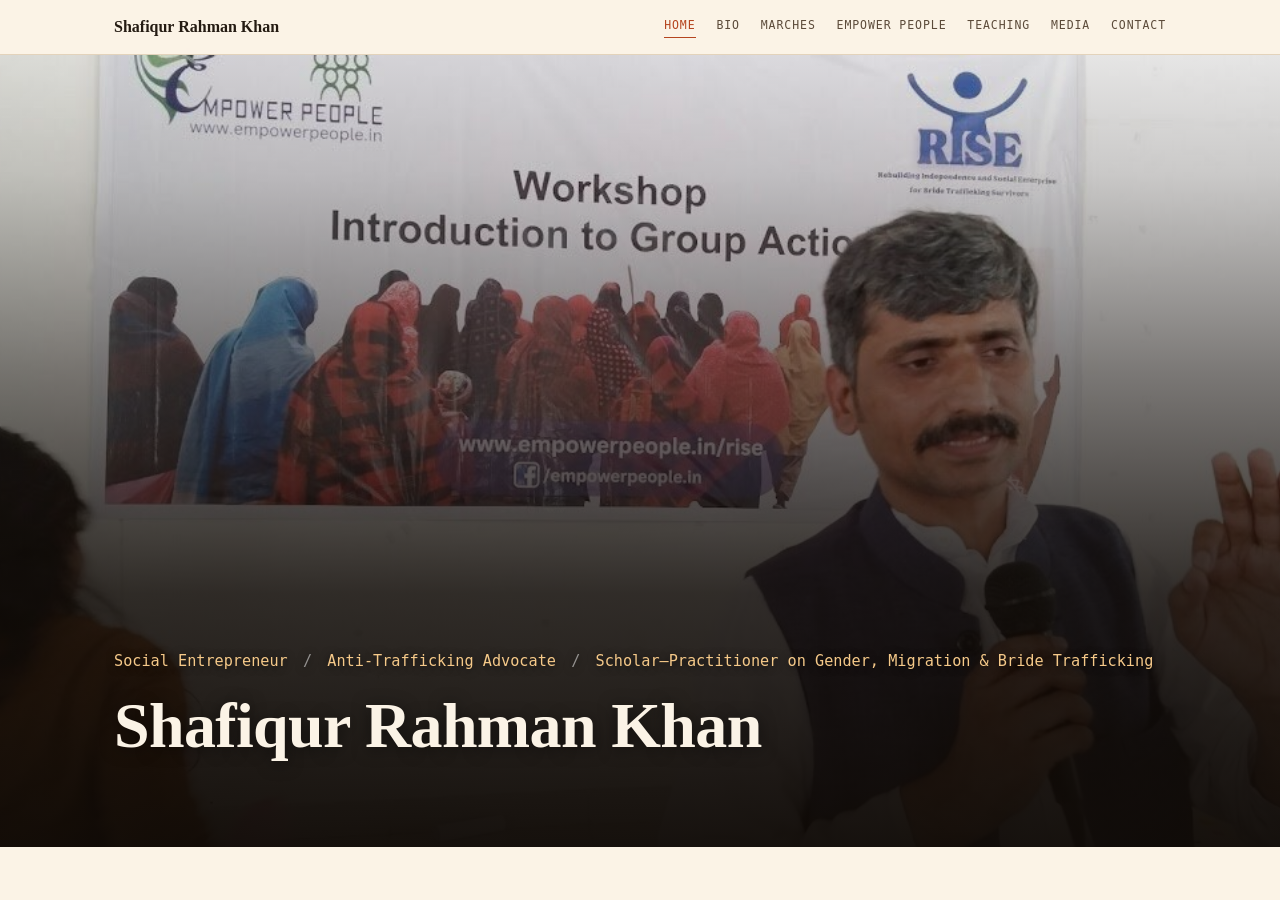
==== commit e2239eac: "Fix image paths in index.html — remove images/ prefix Updated the image source for the workshop and " ====
--- a/index.html
+++ b/index.html
@@ -6,10 +6,11 @@
 <title>Shafiqur Rahman Khan — Social Entrepreneur & Anti-Trafficking Advocate</title>
 <link rel="preconnect" href="https://fonts.googleapis.com">
 <link rel="preconnect" href="https://fonts.gstatic.com" crossorigin>
-<link href="https://fonts.googleapis.com/css2?family=Fraunces:ital,opsz,wght@0,9..144,300;0,9..144,450;0,9..144,600;0,9..144,700;1,9..144,450&family=IBM+Plex+Sans:wght@400;500;600&family=IBM+Plex+Mono:wght@400;500&display=swap" rel="stylesheet">
+<link href="https://fonts.googleapis.comh/css2?family=Fraunces:ital,opsz,wght@0,9..144,300;0,9..144,450;0,9..144,600;0,9..144,700;1,9..144,450&family=IBM+Plex+Sans:wght@400;500;600&family=IBM+Plex+Mono:wght@400;500&display=swap" rel="stylesheet">
 <link rel="stylesheet" href="styles.css">
 </head>
 <body>
+
 
 <header class="nav">
   <div class="nav-inner">
@@ -27,104 +28,11 @@
   </div>
 </header>
 
+
 <section class="hero">
   <div class="photo">
-    <img src="images/rise-workshop.jpg" alt="Shafiqur Rahman Khan addressing a RISE workshop, Introduction to Group Action, for bride trafficking survivors">
+    <img src="rise-workshop.jpg" alt="Shafiqur Rahman Khan addressing a RISE workshop, Introduction to Group Action, for bride trafficking survivors">
   </div>
   <div class="hero-text">
     <div class="role">Social Entrepreneur <span class="sep">/</span> Anti-Trafficking Advocate <span class="sep">/</span> Scholar&#8211;Practitioner on Gender, Migration &amp; Bride Trafficking</div>
     <h1>Shafiqur Rahman Khan</h1>
-    <p class="lede">Founder of Empower People — a grassroots organisation combating human trafficking and strengthening community resilience across Haryana, Assam, Bihar and Delhi. First Indian recipient of the Grinnell Prize, 2019.</p>
-    <div class="hero-links">
-      <a class="primary" href="marches.html">The Marches →</a>
-      <a href="empower-people.html">Empower People</a>
-      <a href="contact.html">Speaking requests</a>
-    </div>
-  </div>
-</section>
-
-<div class="content-wide">
-  <div class="stat-row fade-in">
-    <div class="stat"><span class="num">4</span><span class="label">Major marches led, 2006–2019</span></div>
-    <div class="stat"><span class="num">16,000 km</span><span class="label">2018 march, across 10 states</span></div>
-    <div class="stat"><span class="num">70</span><span class="label">Districts covered, 2018 march</span></div>
-    <div class="stat"><span class="num">2019</span><span class="label">Grinnell Prize — first Indian recipient</span></div>
-  </div>
-</div>
-
-<section class="snapshot">
-  <div class="eyebrow">Explore</div>
-  <h2>Two decades of grassroots advocacy</h2>
-  <div class="snapshot-grid">
-    <a class="snap-card fade-in" href="bio.html">
-      <div class="photo"><img src="images/zubaida-award.jpg" alt="Shafiqur Rahman Khan receiving the Jijabai Achievers Award for Women Empowerment"></div>
-      <div class="snap-text">
-        <div class="eyebrow">01 — Bio</div>
-        <h3>Origin & philosophy</h3>
-        <p>Raised in Bihar. Two decades addressing bride trafficking, gender imbalance and migration.</p>
-      </div>
-    </a>
-    <a class="snap-card fade-in" href="marches.html">
-      <div class="photo"><img src="images/jharkhand-march-banner.jpg" alt="Jungle-Jameen Adhikar Padyatra 2019 banner, Hazaribagh to Ranchi"></div>
-      <div class="snap-text">
-        <div class="eyebrow">02 — Marches</div>
-        <h3>Four marches, four causes</h3>
-        <p>From a 300 km march against female feticide to a 4,600 km march across two states against bride trafficking.</p>
-      </div>
-    </a>
-    <a class="snap-card fade-in" href="empower-people.html">
-      <div class="photo"><img src="images/cbo-training-outdoor.jpg" alt="Shafiqur Rahman Khan addressing bride trafficking survivors outdoors, CBO Formation training"></div>
-      <div class="snap-text">
-        <div class="eyebrow">03 — Organisation</div>
-        <h3>Empower People</h3>
-        <p>Grassroots work across Delhi, Haryana, Bihar and Assam since 1999.</p>
-      </div>
-    </a>
-    <a class="snap-card fade-in" href="teaching.html">
-      <div class="photo"><img src="images/grinnell-classroom.jpg" alt="Shafiqur Rahman Khan teaching a class at Grinnell College"></div>
-      <div class="snap-text">
-        <div class="eyebrow">04 — Teaching</div>
-        <h3>Teaching</h3>
-        <p>Connecting field experience with academic analysis for students and researchers.</p>
-      </div>
-    </a>
-  </div>
-</section>
-
-<footer id="contact">
-  <div class="footer-inner">
-    <div class="eyebrow" style="color:#E9D9C8;">Speaking requests &amp; inquiries</div>
-    <h2>Let's talk.</h2>
-    <p style="max-width:50ch;">For speaking engagements, teaching collaborations, media interviews, or partnership enquiries related to Empower People's work across Delhi, Haryana, Bihar and Assam.</p>
-    <div class="footer-nav">
-      <a href="bio.html">Bio</a>
-      <a href="marches.html">Marches</a>
-      <a href="empower-people.html">Empower People</a>
-      <a href="teaching.html">Teaching</a>
-      <a href="media.html">Media</a>
-      <a href="contact.html">Contact</a>
-      <a href="https://www.facebook.com/shafiqRkhan.net" target="_blank" rel="noopener">Facebook ↗</a>
-    </div>
-    <p>
-      Phone: 011-69656665<br>
-      Email: <a href="mailto:office@empowerpeople.in">office@empowerpeople.in</a><br>
-      Organisation: <a href="https://www.empowerpeople.in" target="_blank" rel="noopener">empowerpeople.in</a>
-    </p>
-    <div class="footer-meta">
-      <span>Bride Trafficking · Human Trafficking Prevention · Gender Justice · Migration · Social Entrepreneurship</span>
-      <span>Founder, Empower People — est. 1999 / constituted 2006</span>
-    </div>
-  </div>
-</footer>
-
-<script>
-  const els = document.querySelectorAll('.fade-in');
-  if('IntersectionObserver' in window){
-    const io = new IntersectionObserver((entries)=>{
-      entries.forEach(e=>{ if(e.isIntersecting){ e.target.classList.add('visible'); io.unobserve(e.target); } });
-    }, { threshold:0.12 });
-    els.forEach(el=>io.observe(el));
-  } else { els.forEach(el=>el.classList.add('visible')); }
-</script>
-</body>
-</html>
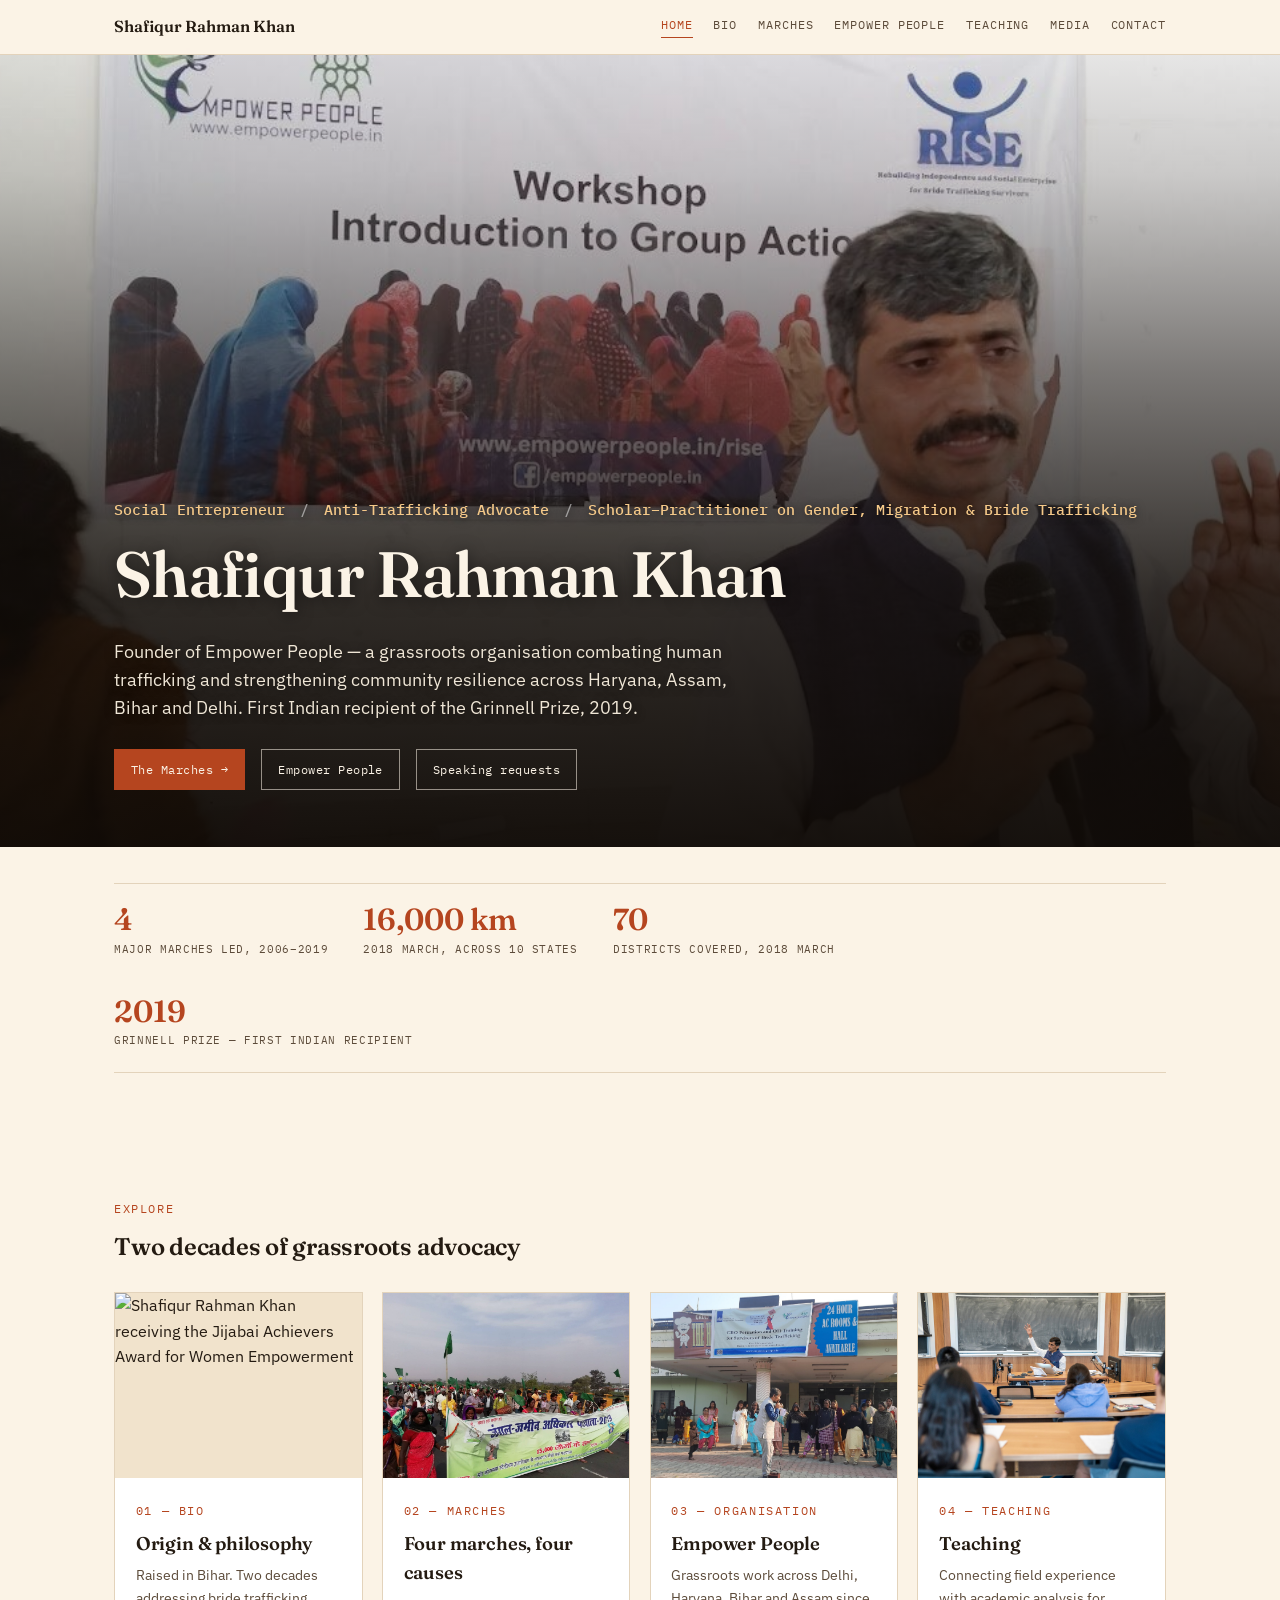
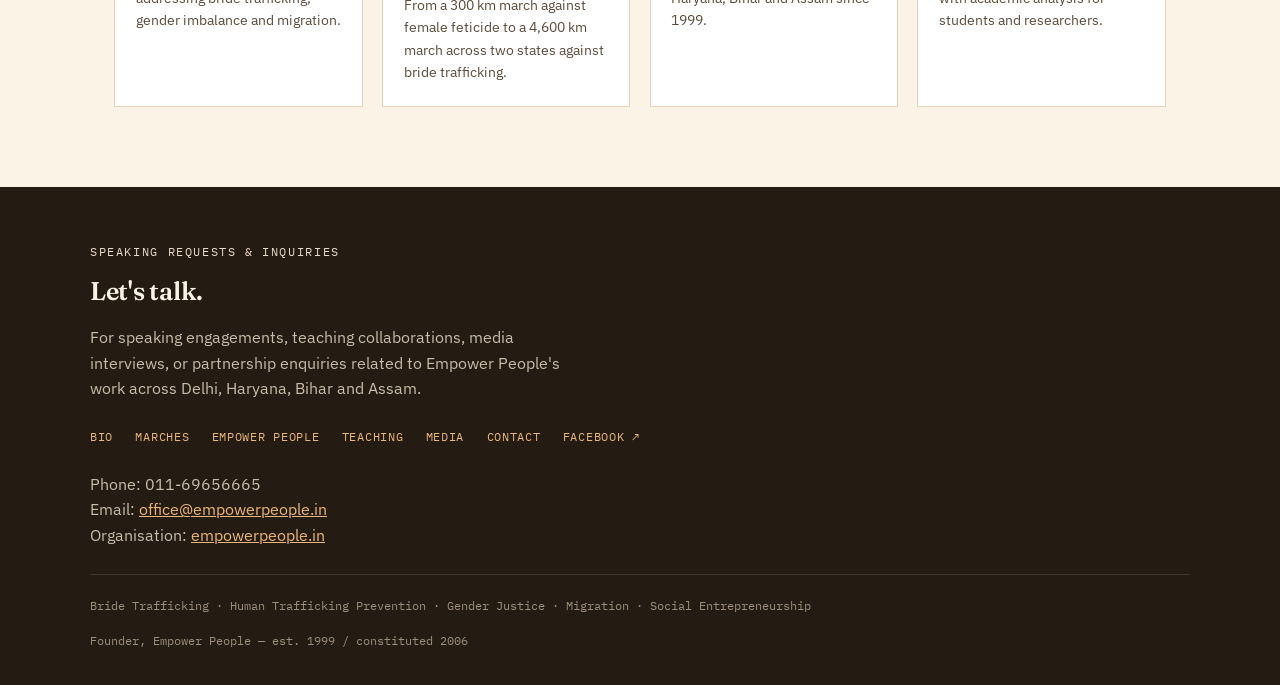
==== commit 1832150f: "Replace index.html with correct version from zip" ====
--- a/index.html
+++ b/index.html
@@ -6,11 +6,10 @@
 <title>Shafiqur Rahman Khan — Social Entrepreneur & Anti-Trafficking Advocate</title>
 <link rel="preconnect" href="https://fonts.googleapis.com">
 <link rel="preconnect" href="https://fonts.gstatic.com" crossorigin>
-<link href="https://fonts.googleapis.comh/css2?family=Fraunces:ital,opsz,wght@0,9..144,300;0,9..144,450;0,9..144,600;0,9..144,700;1,9..144,450&family=IBM+Plex+Sans:wght@400;500;600&family=IBM+Plex+Mono:wght@400;500&display=swap" rel="stylesheet">
+<link href="https://fonts.googleapis.com/css2?family=Fraunces:ital,opsz,wght@0,9..144,300;0,9..144,450;0,9..144,600;0,9..144,700;1,9..144,450&family=IBM+Plex+Sans:wght@400;500;600&family=IBM+Plex+Mono:wght@400;500&display=swap" rel="stylesheet">
 <link rel="stylesheet" href="styles.css">
 </head>
 <body>
-
 
 <header class="nav">
   <div class="nav-inner">
@@ -28,7 +27,6 @@
   </div>
 </header>
 
-
 <section class="hero">
   <div class="photo">
     <img src="rise-workshop.jpg" alt="Shafiqur Rahman Khan addressing a RISE workshop, Introduction to Group Action, for bride trafficking survivors">
@@ -36,3 +34,97 @@
   <div class="hero-text">
     <div class="role">Social Entrepreneur <span class="sep">/</span> Anti-Trafficking Advocate <span class="sep">/</span> Scholar&#8211;Practitioner on Gender, Migration &amp; Bride Trafficking</div>
     <h1>Shafiqur Rahman Khan</h1>
+    <p class="lede">Founder of Empower People — a grassroots organisation combating human trafficking and strengthening community resilience across Haryana, Assam, Bihar and Delhi. First Indian recipient of the Grinnell Prize, 2019.</p>
+    <div class="hero-links">
+      <a class="primary" href="marches.html">The Marches →</a>
+      <a href="empower-people.html">Empower People</a>
+      <a href="contact.html">Speaking requests</a>
+    </div>
+  </div>
+</section>
+
+<div class="content-wide">
+  <div class="stat-row fade-in">
+    <div class="stat"><span class="num">4</span><span class="label">Major marches led, 2006–2019</span></div>
+    <div class="stat"><span class="num">16,000 km</span><span class="label">2018 march, across 10 states</span></div>
+    <div class="stat"><span class="num">70</span><span class="label">Districts covered, 2018 march</span></div>
+    <div class="stat"><span class="num">2019</span><span class="label">Grinnell Prize — first Indian recipient</span></div>
+  </div>
+</div>
+
+<section class="snapshot">
+  <div class="eyebrow">Explore</div>
+  <h2>Two decades of grassroots advocacy</h2>
+  <div class="snapshot-grid">
+    <a class="snap-card fade-in" href="bio.html">
+      <div class="photo"><img src="zubaida-award.jpg" alt="Shafiqur Rahman Khan receiving the Jijabai Achievers Award for Women Empowerment"></div>
+      <div class="snap-text">
+        <div class="eyebrow">01 — Bio</div>
+        <h3>Origin & philosophy</h3>
+        <p>Raised in Bihar. Two decades addressing bride trafficking, gender imbalance and migration.</p>
+      </div>
+    </a>
+    <a class="snap-card fade-in" href="marches.html">
+      <div class="photo"><img src="jharkhand-march-banner.jpg" alt="Jungle-Jameen Adhikar Padyatra 2019 banner, Hazaribagh to Ranchi"></div>
+      <div class="snap-text">
+        <div class="eyebrow">02 — Marches</div>
+        <h3>Four marches, four causes</h3>
+        <p>From a 300 km march against female feticide to a 4,600 km march across two states against bride trafficking.</p>
+      </div>
+    </a>
+    <a class="snap-card fade-in" href="empower-people.html">
+      <div class="photo"><img src="cbo-training-outdoor.jpg" alt="Shafiqur Rahman Khan addressing bride trafficking survivors outdoors, CBO Formation training"></div>
+      <div class="snap-text">
+        <div class="eyebrow">03 — Organisation</div>
+        <h3>Empower People</h3>
+        <p>Grassroots work across Delhi, Haryana, Bihar and Assam since 1999.</p>
+      </div>
+    </a>
+    <a class="snap-card fade-in" href="teaching.html">
+      <div class="photo"><img src="grinnell-classroom.jpg" alt="Shafiqur Rahman Khan teaching a class at Grinnell College"></div>
+      <div class="snap-text">
+        <div class="eyebrow">04 — Teaching</div>
+        <h3>Teaching</h3>
+        <p>Connecting field experience with academic analysis for students and researchers.</p>
+      </div>
+    </a>
+  </div>
+</section>
+
+<footer id="contact">
+  <div class="footer-inner">
+    <div class="eyebrow" style="color:#E9D9C8;">Speaking requests &amp; inquiries</div>
+    <h2>Let's talk.</h2>
+    <p style="max-width:50ch;">For speaking engagements, teaching collaborations, media interviews, or partnership enquiries related to Empower People's work across Delhi, Haryana, Bihar and Assam.</p>
+    <div class="footer-nav">
+      <a href="bio.html">Bio</a>
+      <a href="marches.html">Marches</a>
+      <a href="empower-people.html">Empower People</a>
+      <a href="teaching.html">Teaching</a>
+      <a href="media.html">Media</a>
+      <a href="contact.html">Contact</a>
+      <a href="https://www.facebook.com/shafiqRkhan.net" target="_blank" rel="noopener">Facebook ↗</a>
+    </div>
+    <p>
+      Phone: 011-69656665<br>
+      Email: <a href="mailto:office@empowerpeople.in">office@empowerpeople.in</a><br>
+      Organisation: <a href="https://www.empowerpeople.in" target="_blank" rel="noopener">empowerpeople.in</a>
+    </p>
+    <div class="footer-meta">
+      <span>Bride Trafficking · Human Trafficking Prevention · Gender Justice · Migration · Social Entrepreneurship</span>
+      <span>Founder, Empower People — est. 1999 / constituted 2006</span>
+    </div>
+  </div>
+</footer>
+
+<script>
+  const els = document.querySelectorAll('.fade-in');
+  if('IntersectionObserver' in window){
+    const io = new IntersectionObserver((entries)=>{
+      entries.forEach(e=>{ if(e.isIntersecting){ e.target.classList.add('visible'); io.unobserve(e.target); } });
+    }, { threshold:0.12 });
+    els.forEach(el=>io.observe(el));
+  } else { els.forEach(el=>el.classList.add('visible')); }
+</script>
+</body>
+</html>
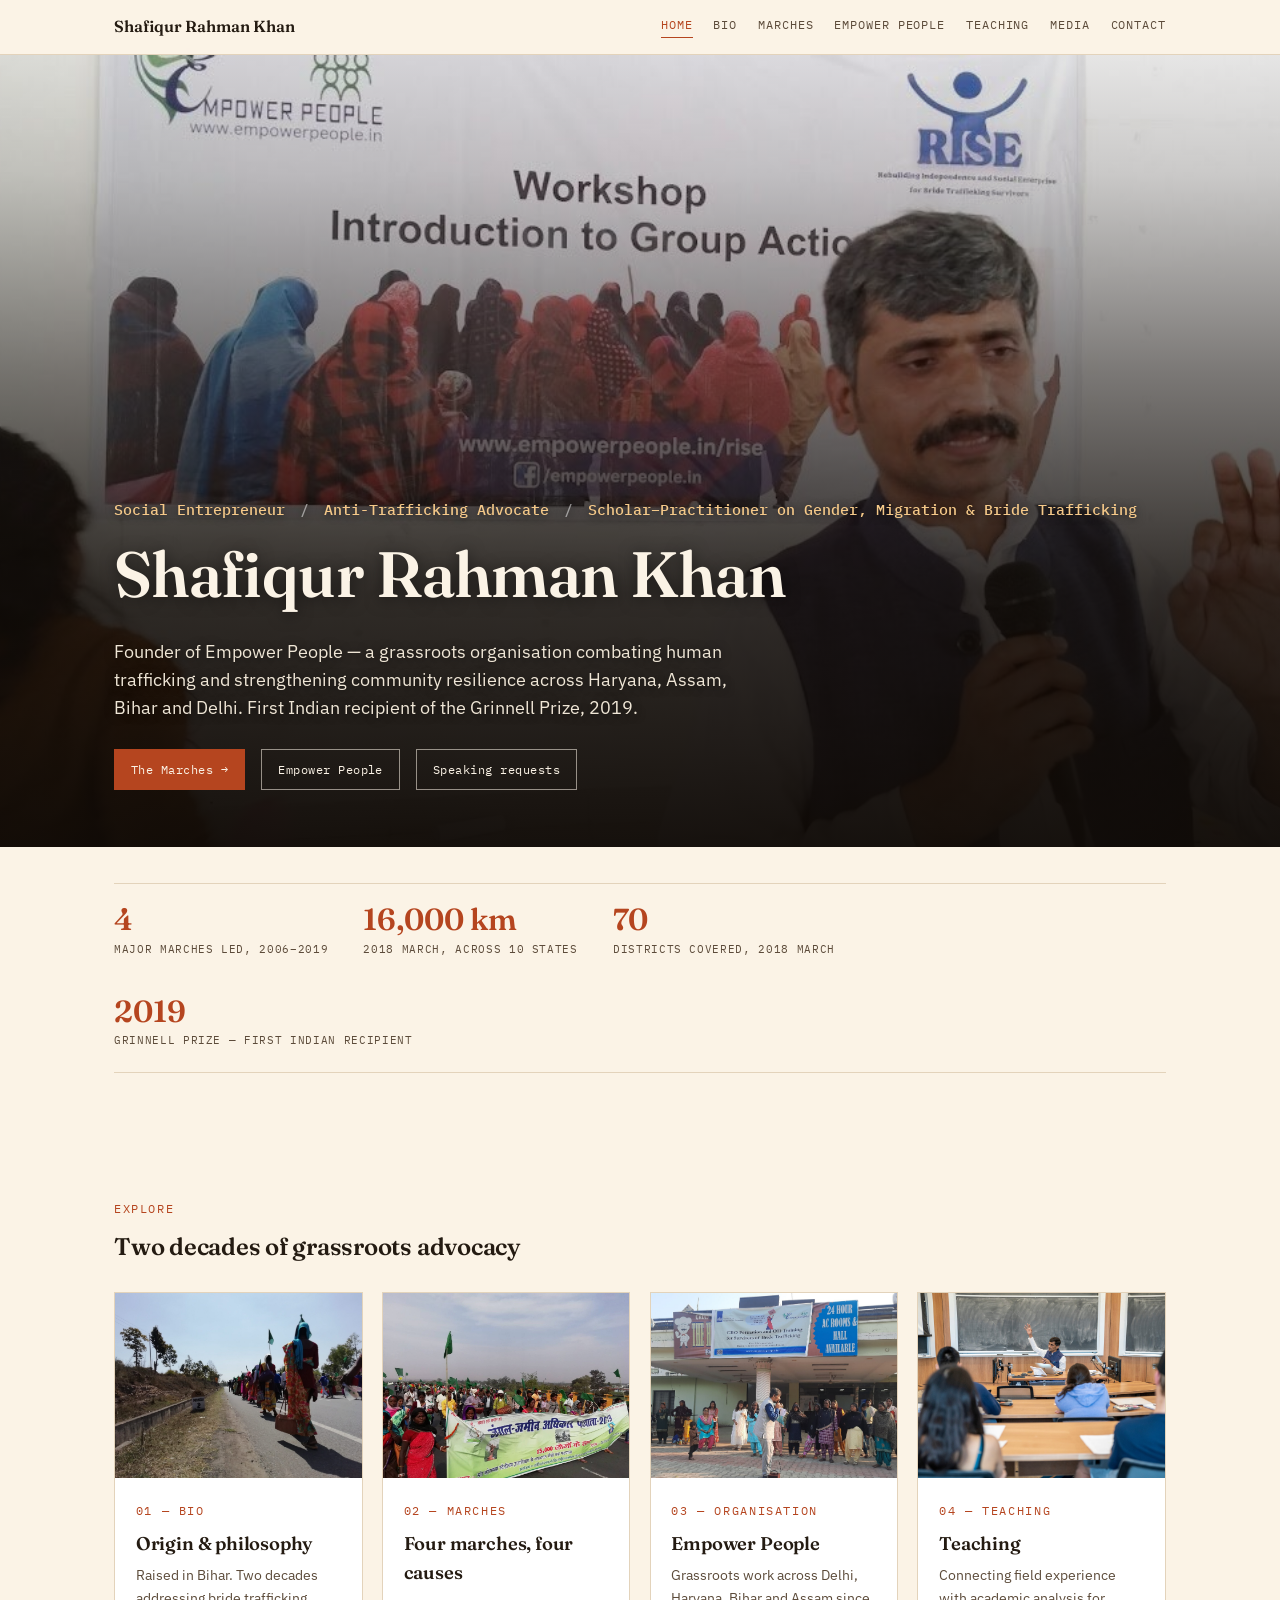
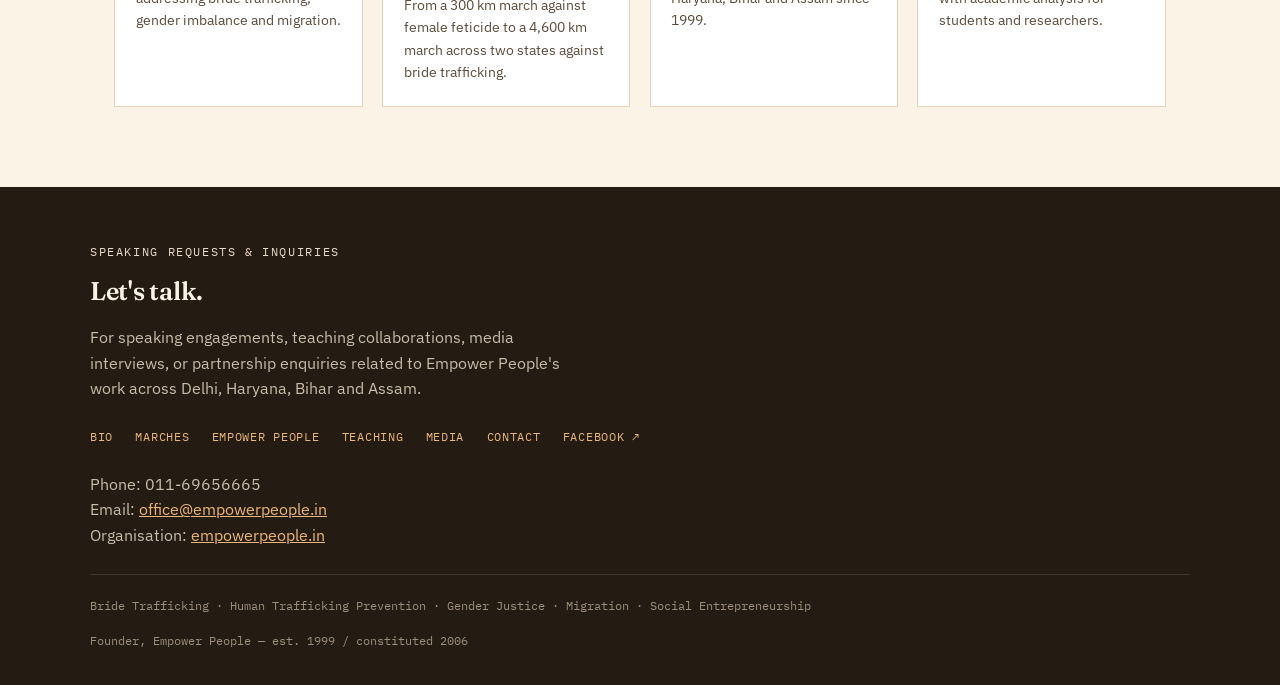
==== commit 4a075e85: "index.html: fix broken image — zubaida-award to jijabai-award" ====
--- a/index.html
+++ b/index.html
@@ -57,7 +57,7 @@
   <h2>Two decades of grassroots advocacy</h2>
   <div class="snapshot-grid">
     <a class="snap-card fade-in" href="bio.html">
-      <div class="photo"><img src="zubaida-award.jpg" alt="Shafiqur Rahman Khan receiving the Jijabai Achievers Award for Women Empowerment"></div>
+      <div class="photo"><img src="jijabai-award.jpg" alt="Shafiqur Rahman Khan receiving the Jijabai Achievers Award for Women Empowerment"></div>
       <div class="snap-text">
         <div class="eyebrow">01 — Bio</div>
         <h3>Origin & philosophy</h3>
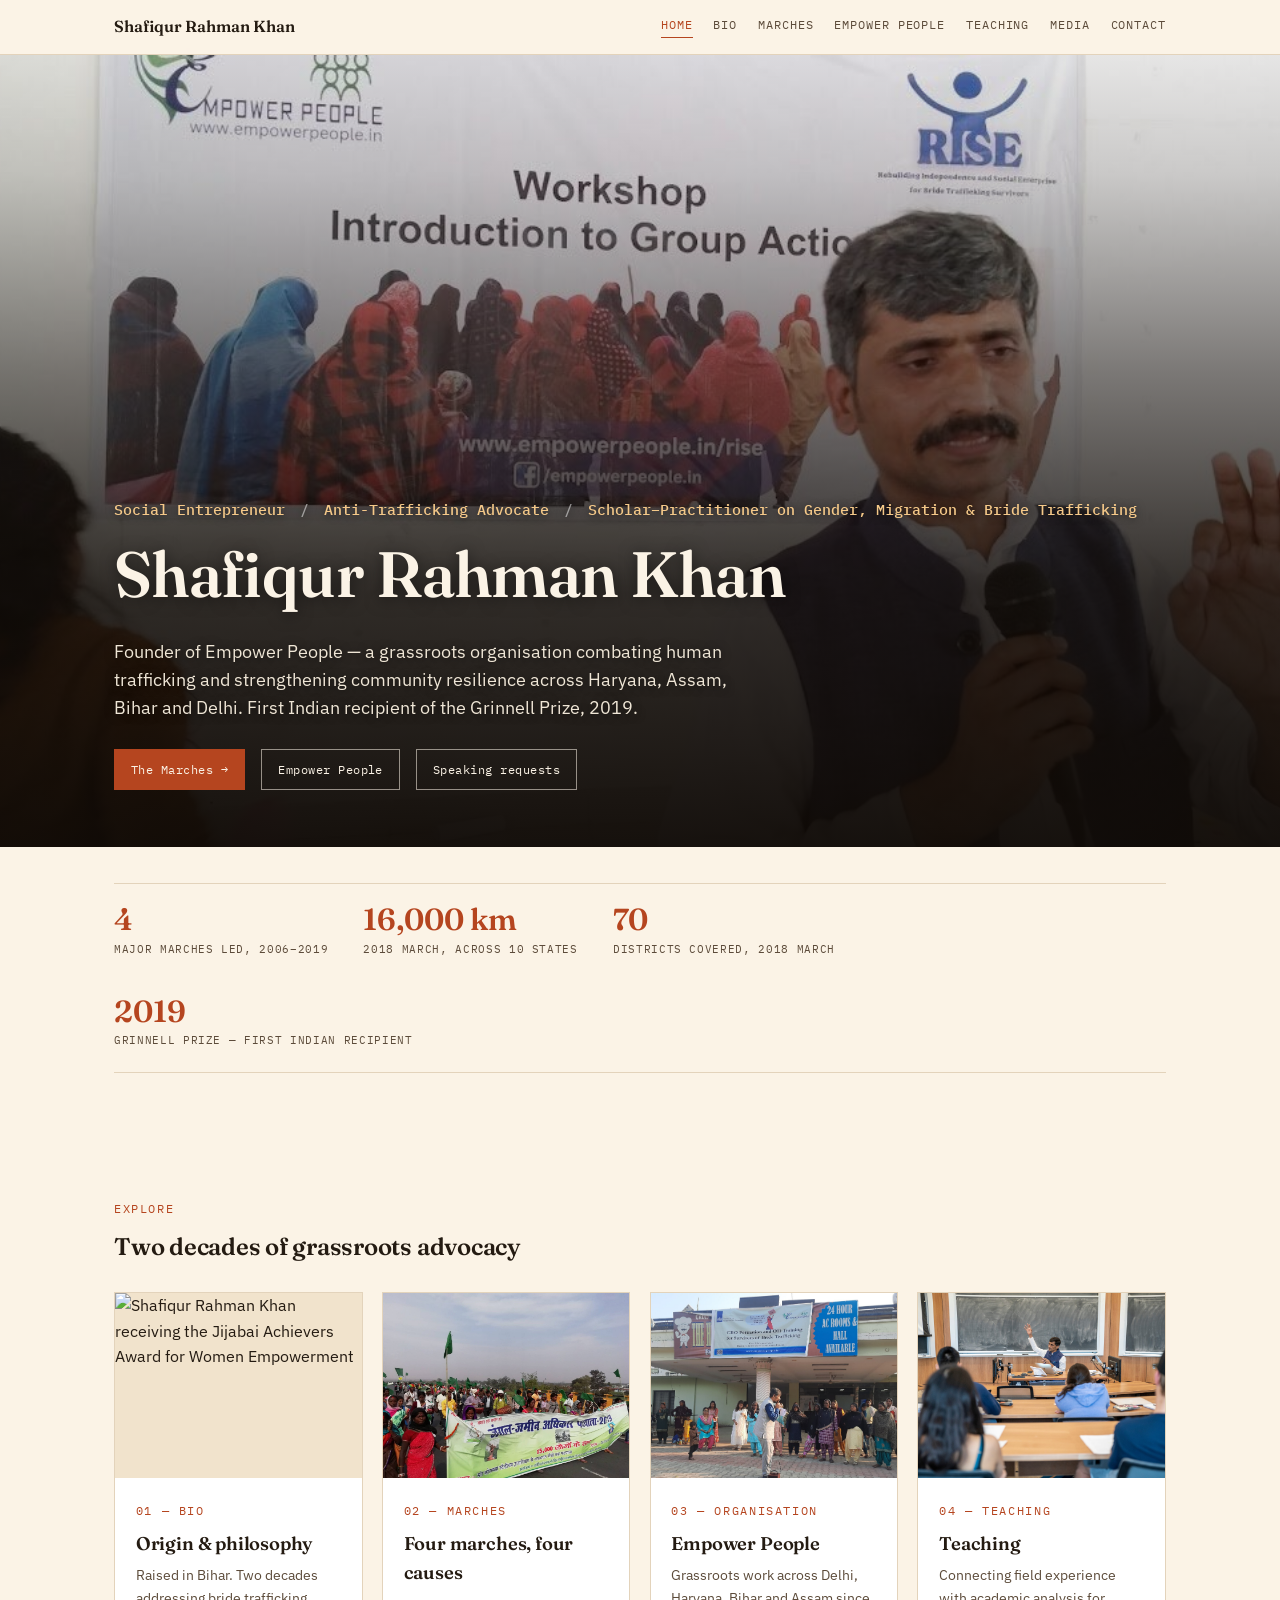
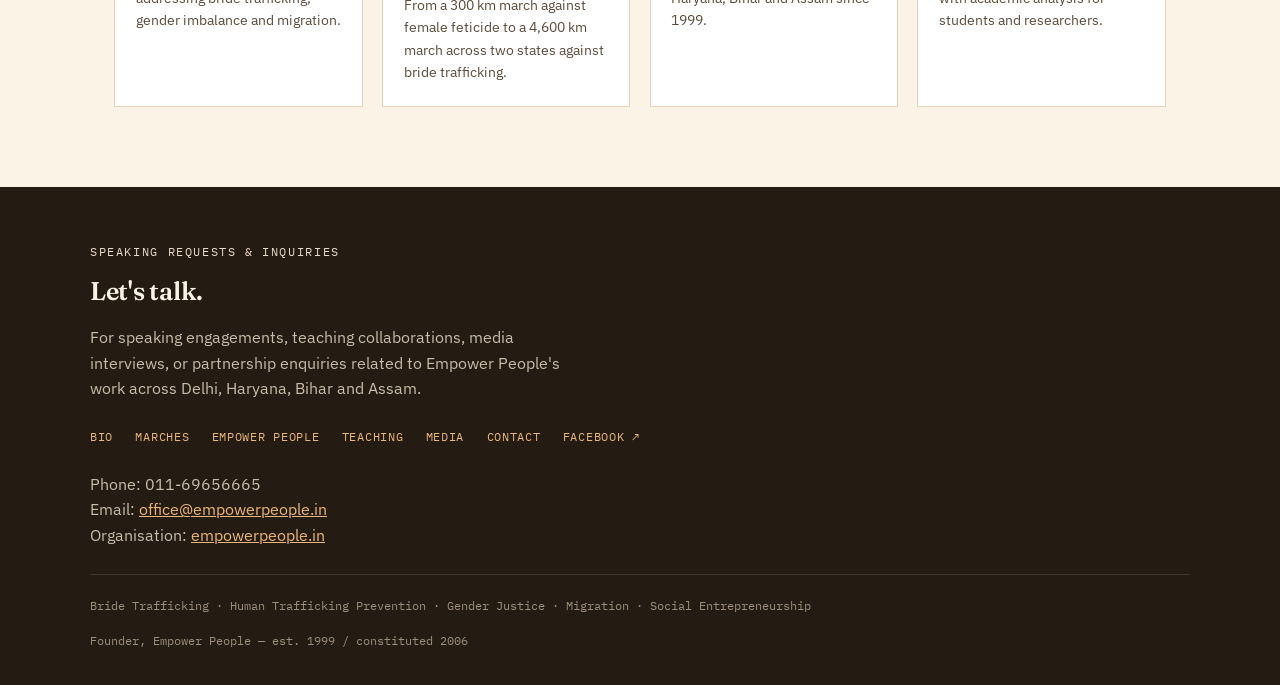
==== commit 98fa14f8: "index.html: revert to zubaida-award.jpg" ====
--- a/index.html
+++ b/index.html
@@ -57,7 +57,7 @@
   <h2>Two decades of grassroots advocacy</h2>
   <div class="snapshot-grid">
     <a class="snap-card fade-in" href="bio.html">
-      <div class="photo"><img src="jijabai-award.jpg" alt="Shafiqur Rahman Khan receiving the Jijabai Achievers Award for Women Empowerment"></div>
+      <div class="photo"><img src="zubaida-award.jpg" alt="Shafiqur Rahman Khan receiving the Jijabai Achievers Award for Women Empowerment"></div>
       <div class="snap-text">
         <div class="eyebrow">01 — Bio</div>
         <h3>Origin & philosophy</h3>
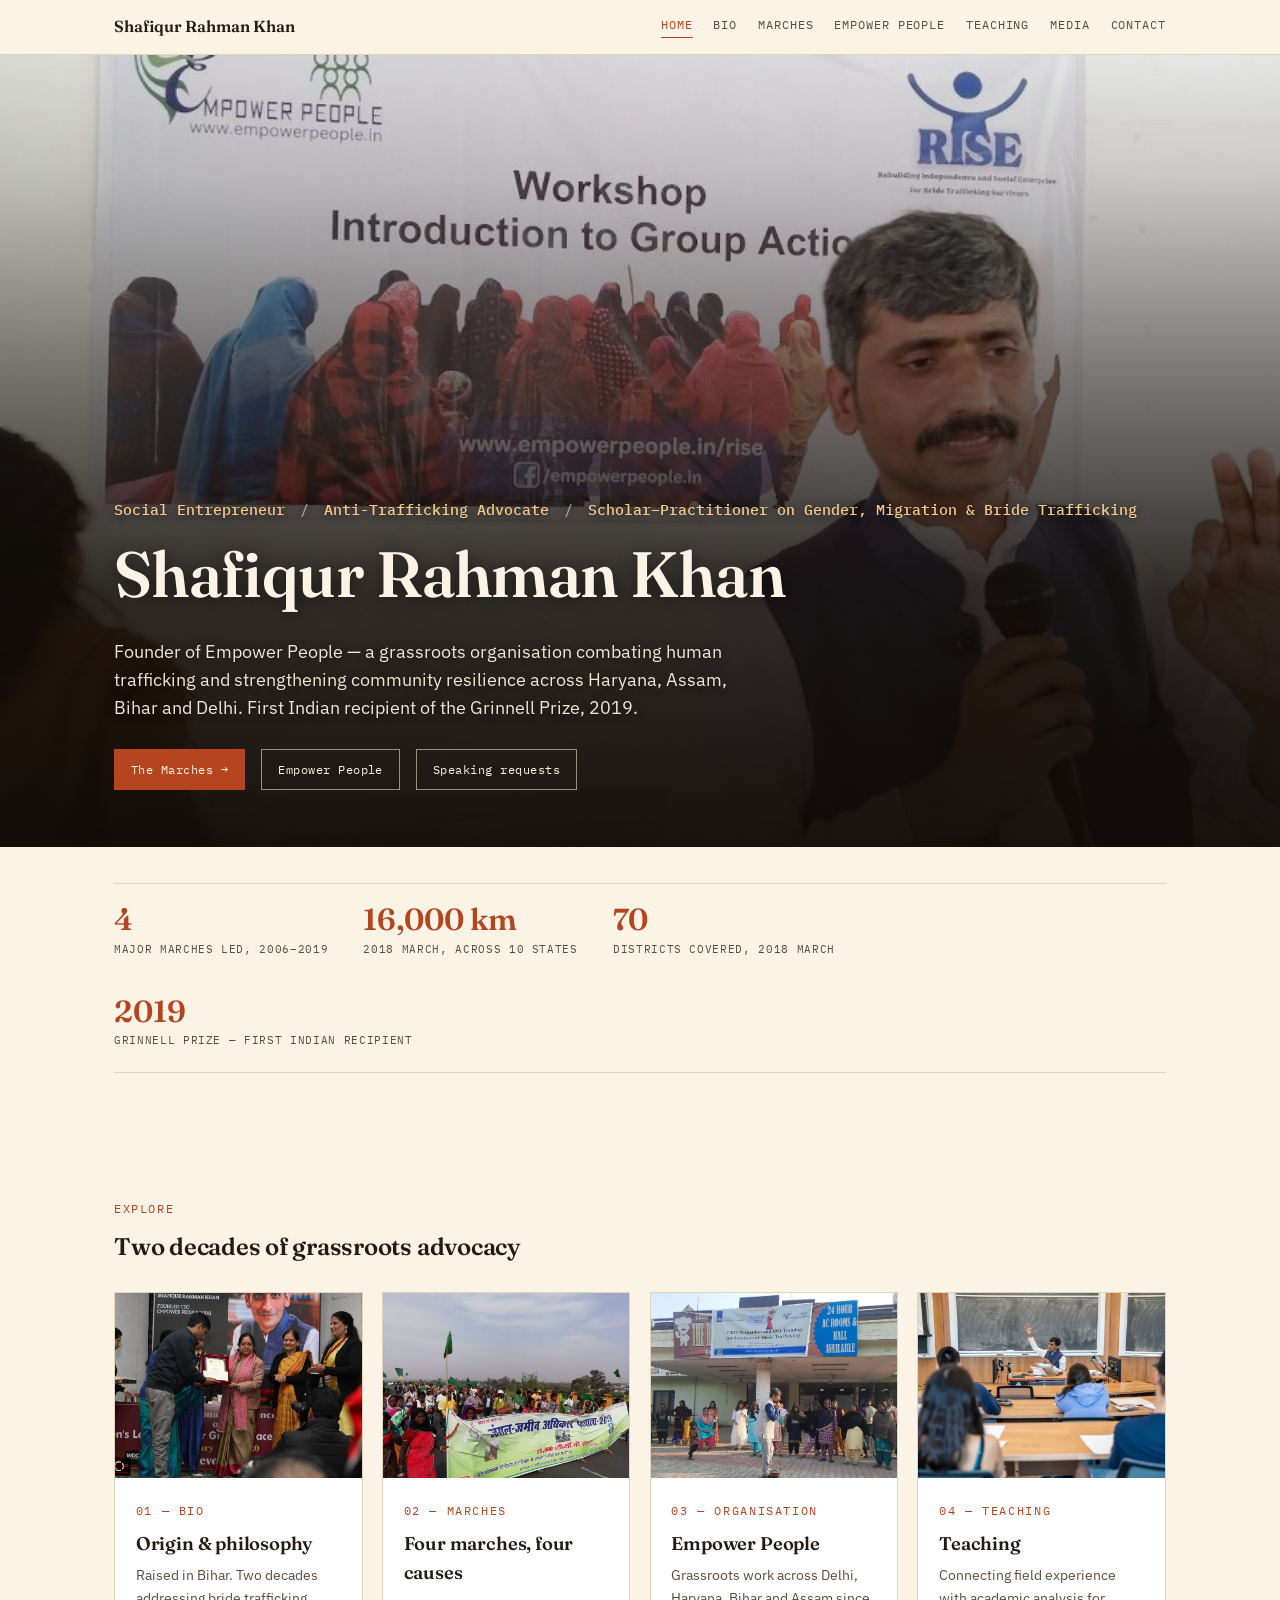
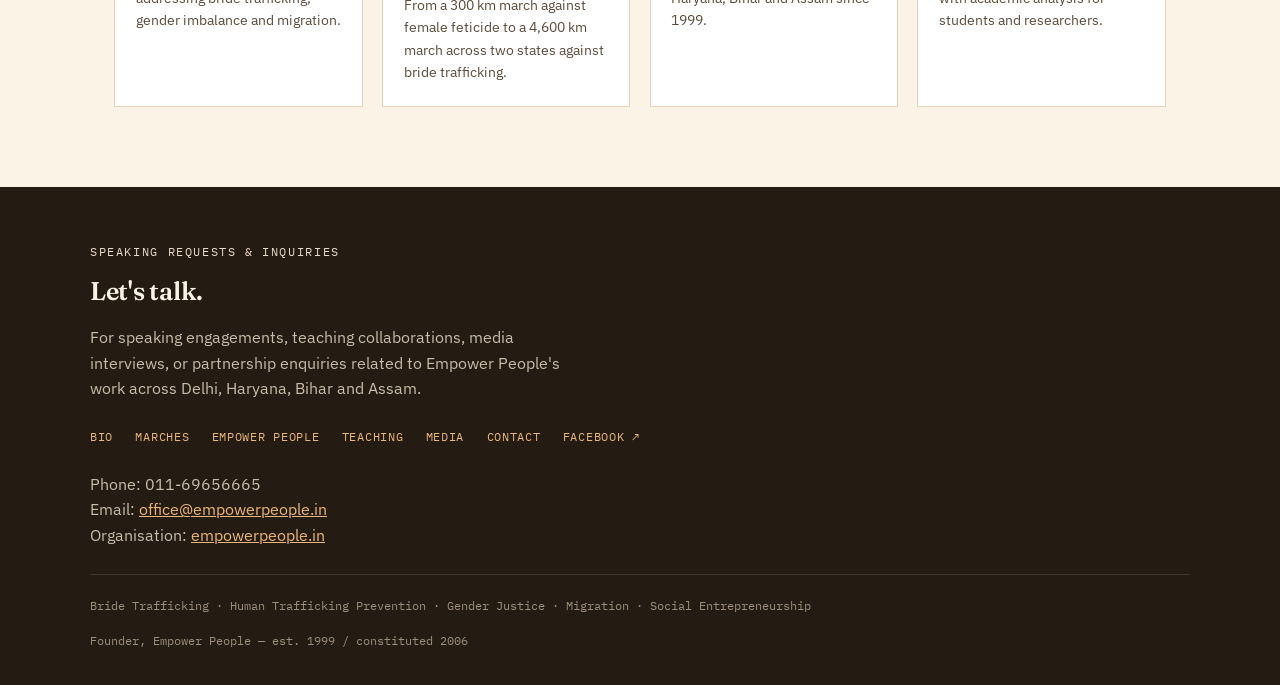
==== commit dbbc5de3: "index.html: use jijabai-award.jpg for Bio card" ====
--- a/index.html
+++ b/index.html
@@ -57,7 +57,7 @@
   <h2>Two decades of grassroots advocacy</h2>
   <div class="snapshot-grid">
     <a class="snap-card fade-in" href="bio.html">
-      <div class="photo"><img src="zubaida-award.jpg" alt="Shafiqur Rahman Khan receiving the Jijabai Achievers Award for Women Empowerment"></div>
+      <div class="photo"><img src="jijabai-award.jpg" alt="Shafiqur Rahman Khan receiving the Jijabai Achievers Award for Women Empowerment"></div>
       <div class="snap-text">
         <div class="eyebrow">01 — Bio</div>
         <h3>Origin & philosophy</h3>
